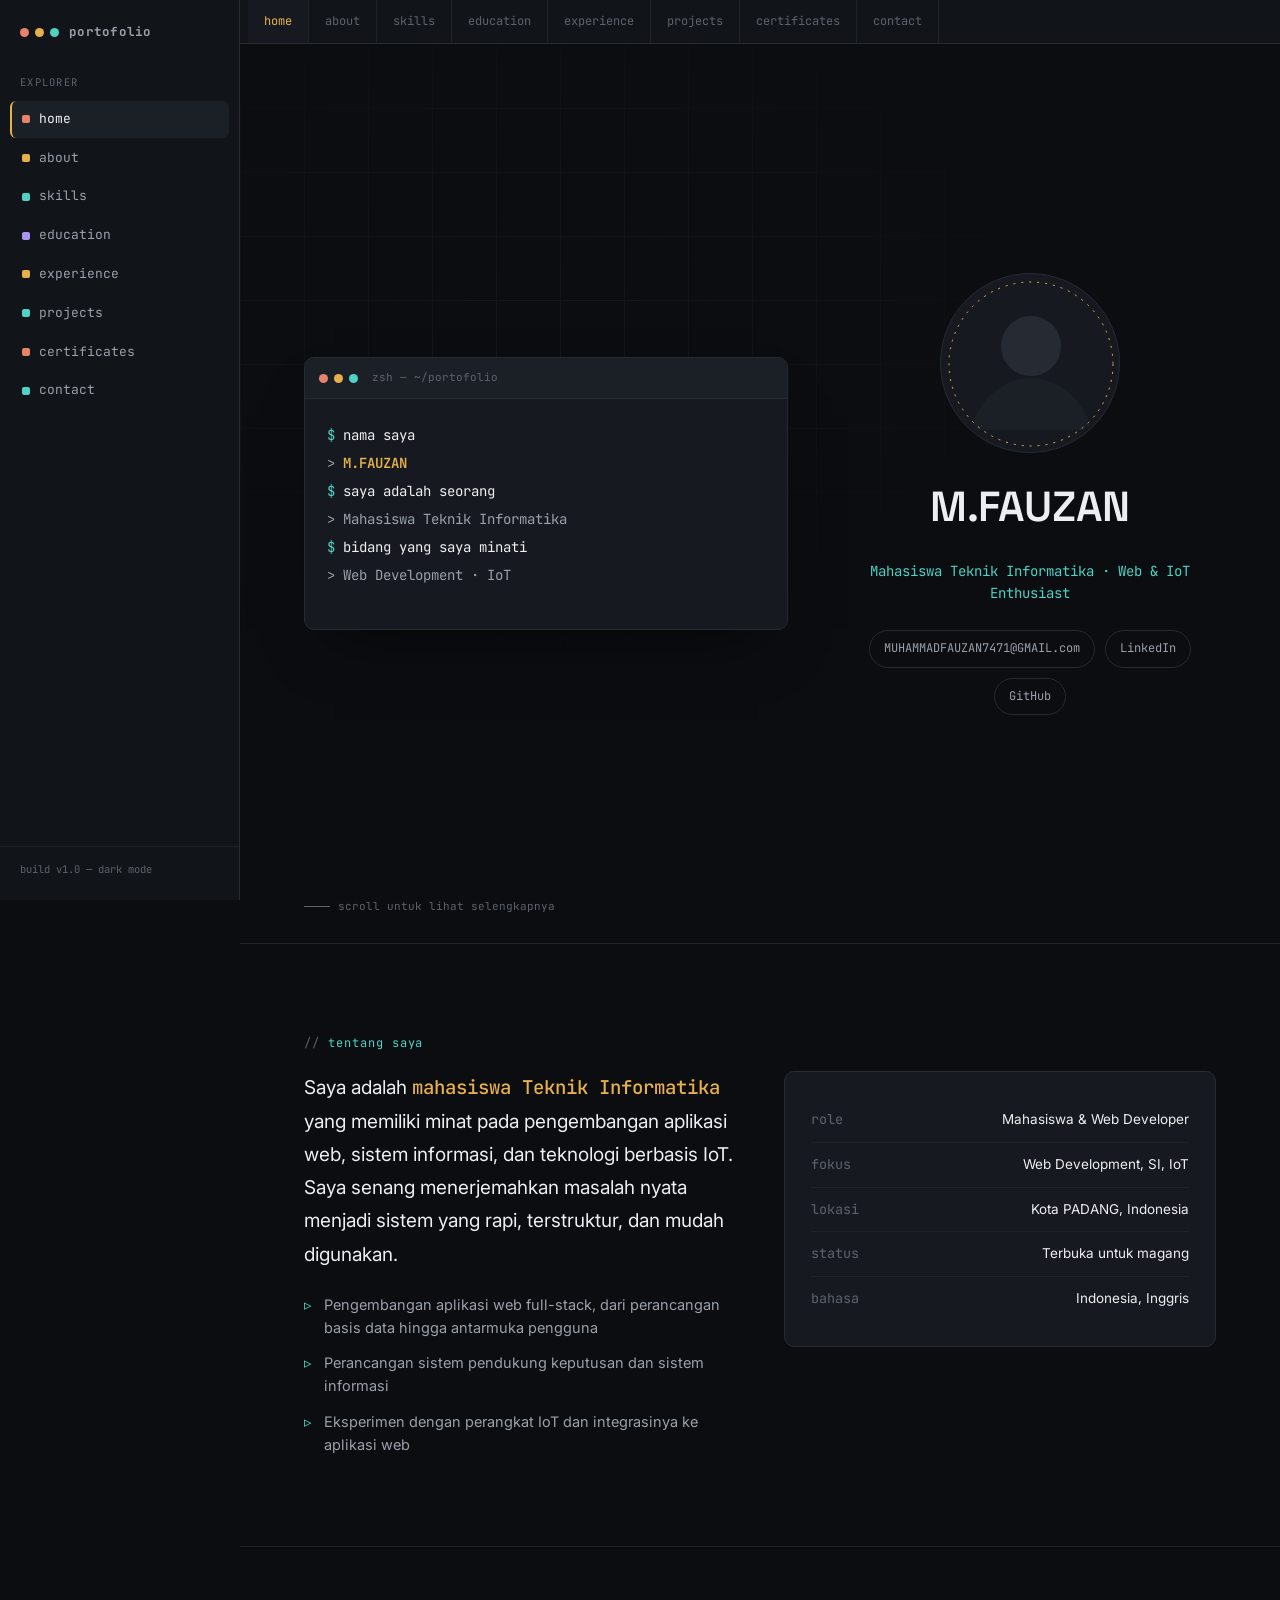
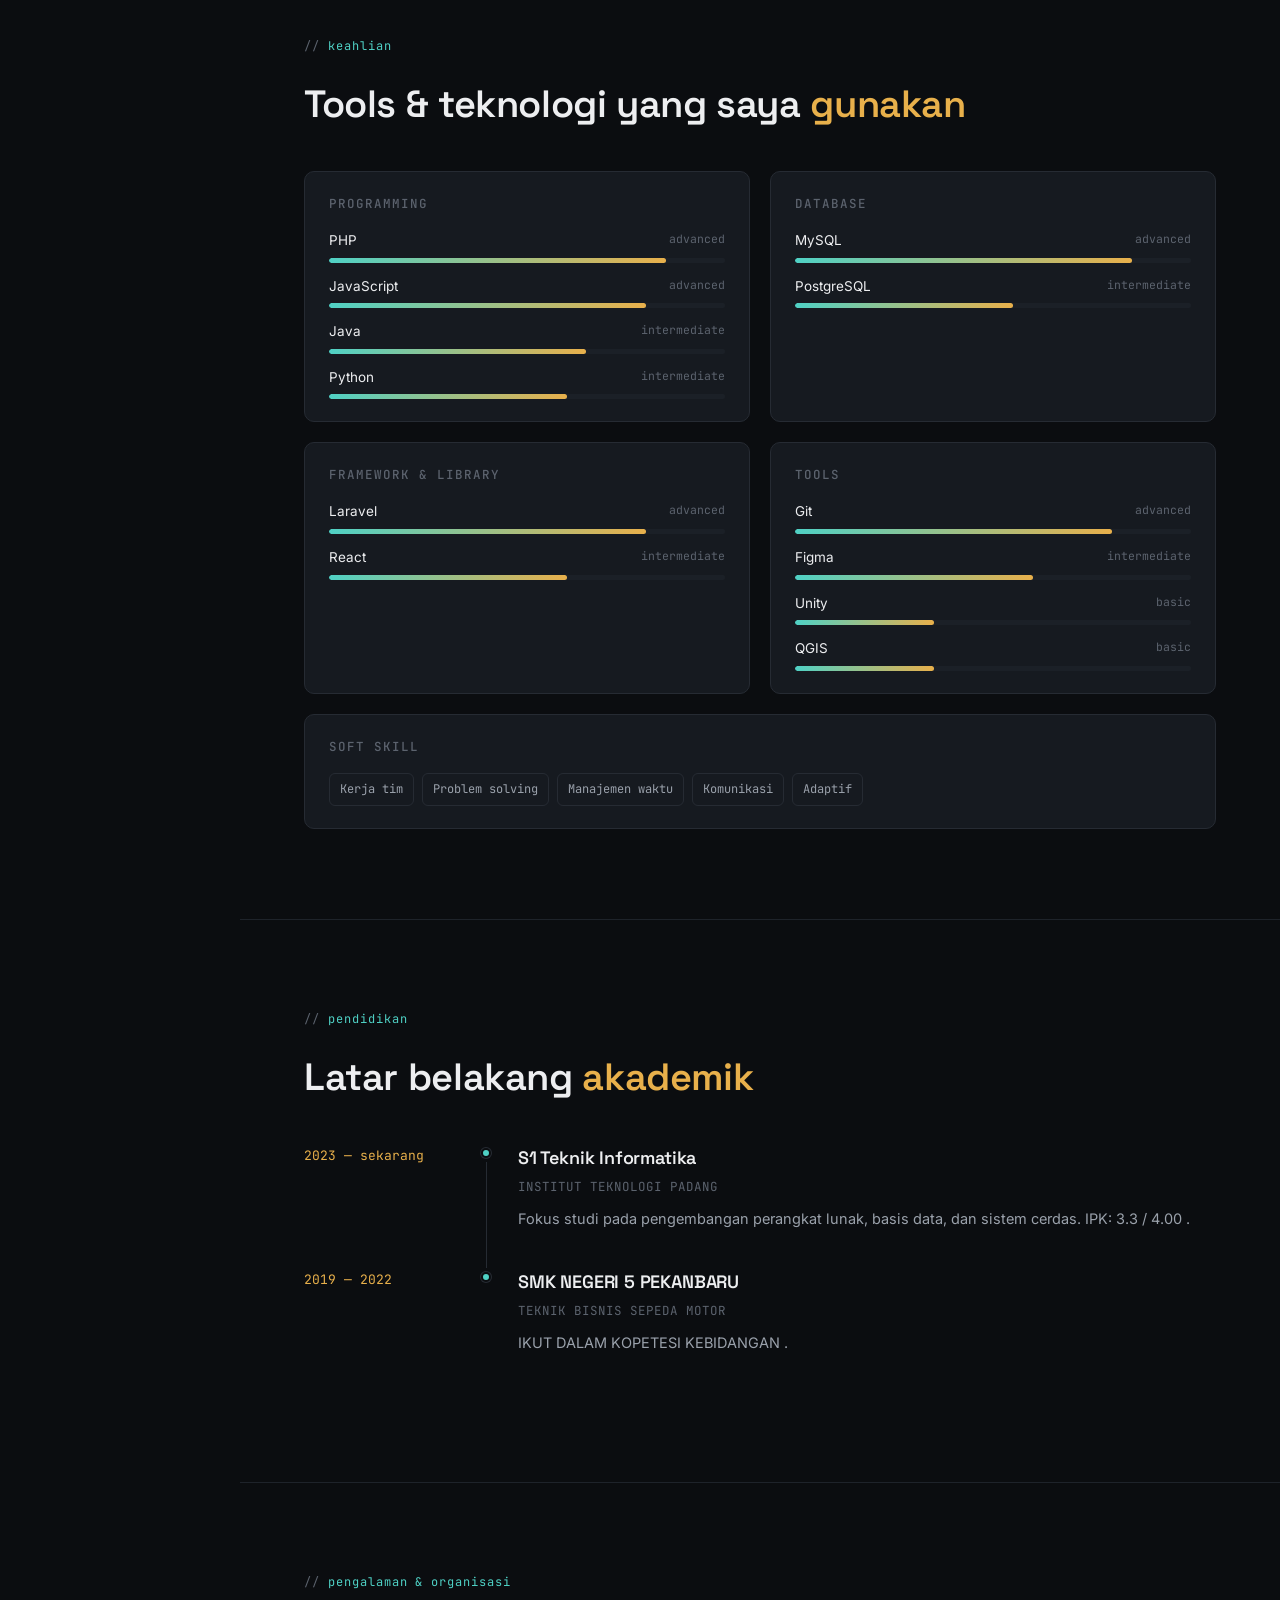
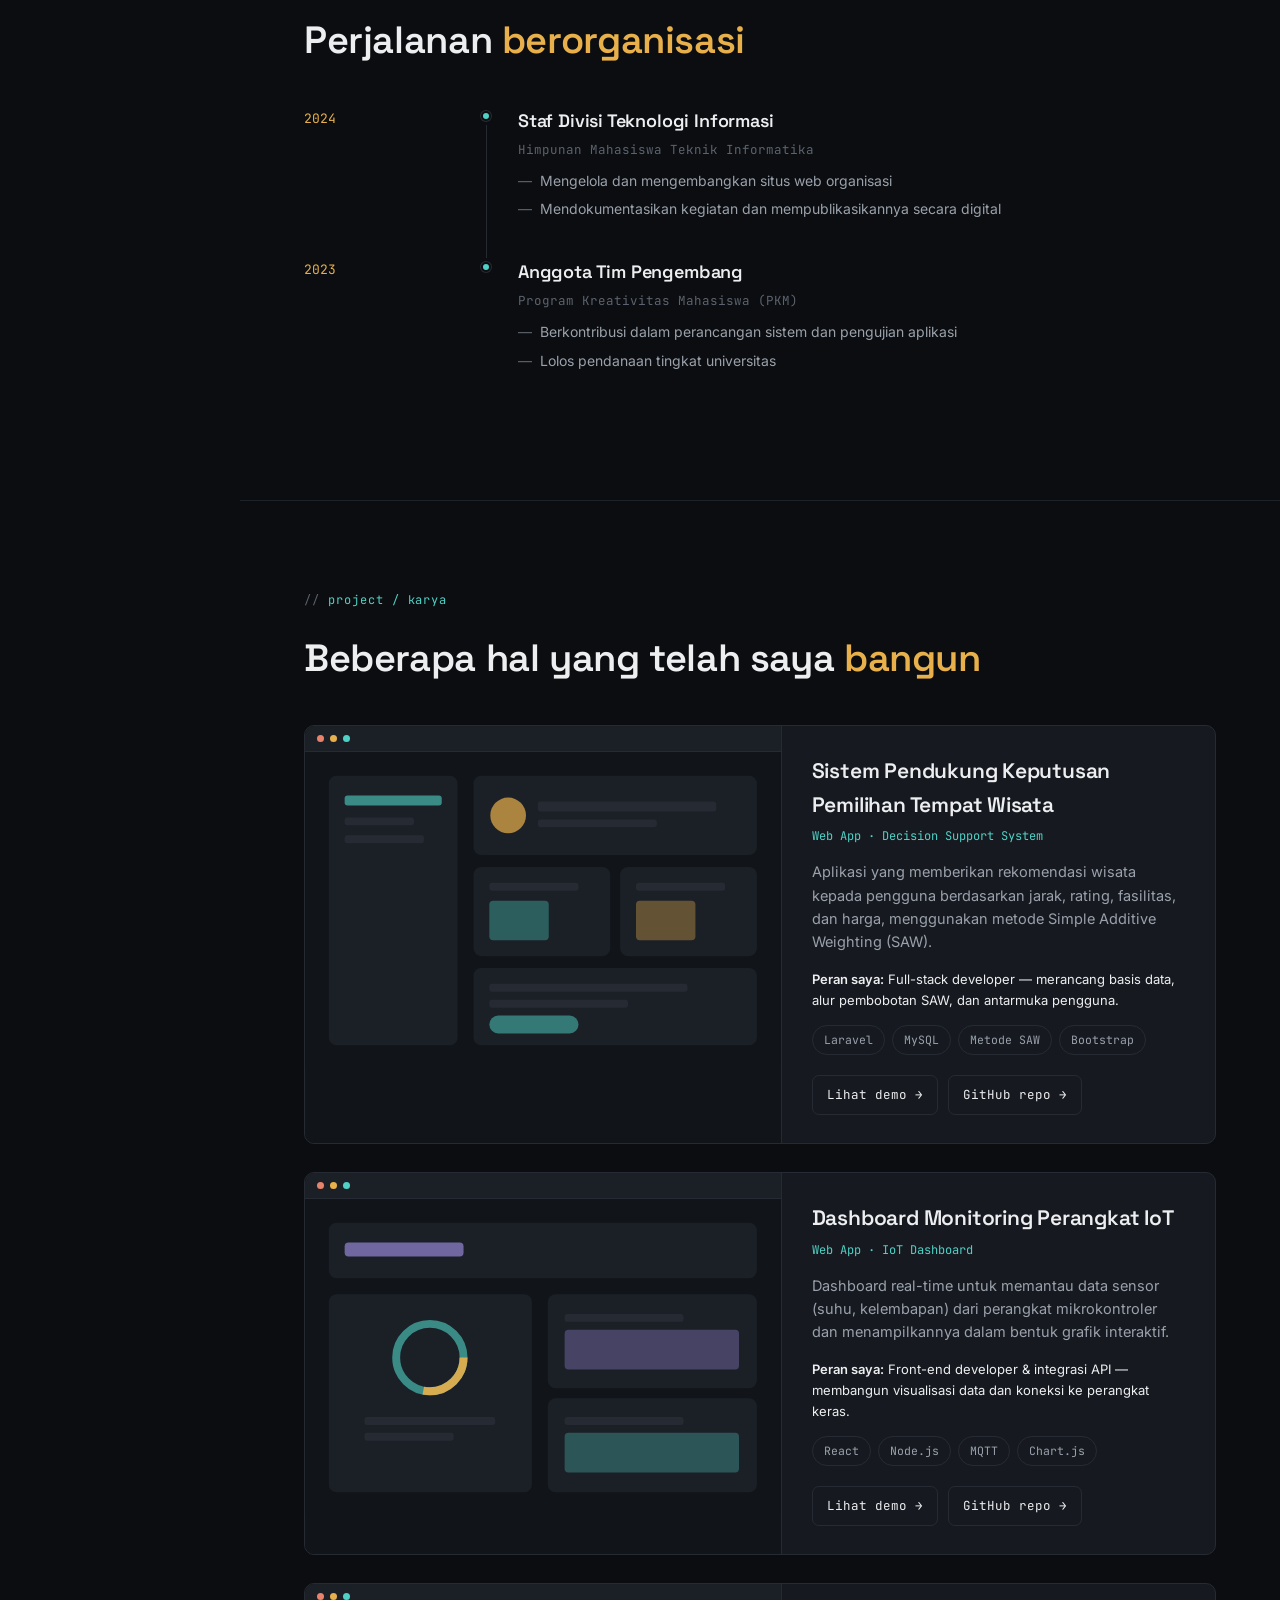
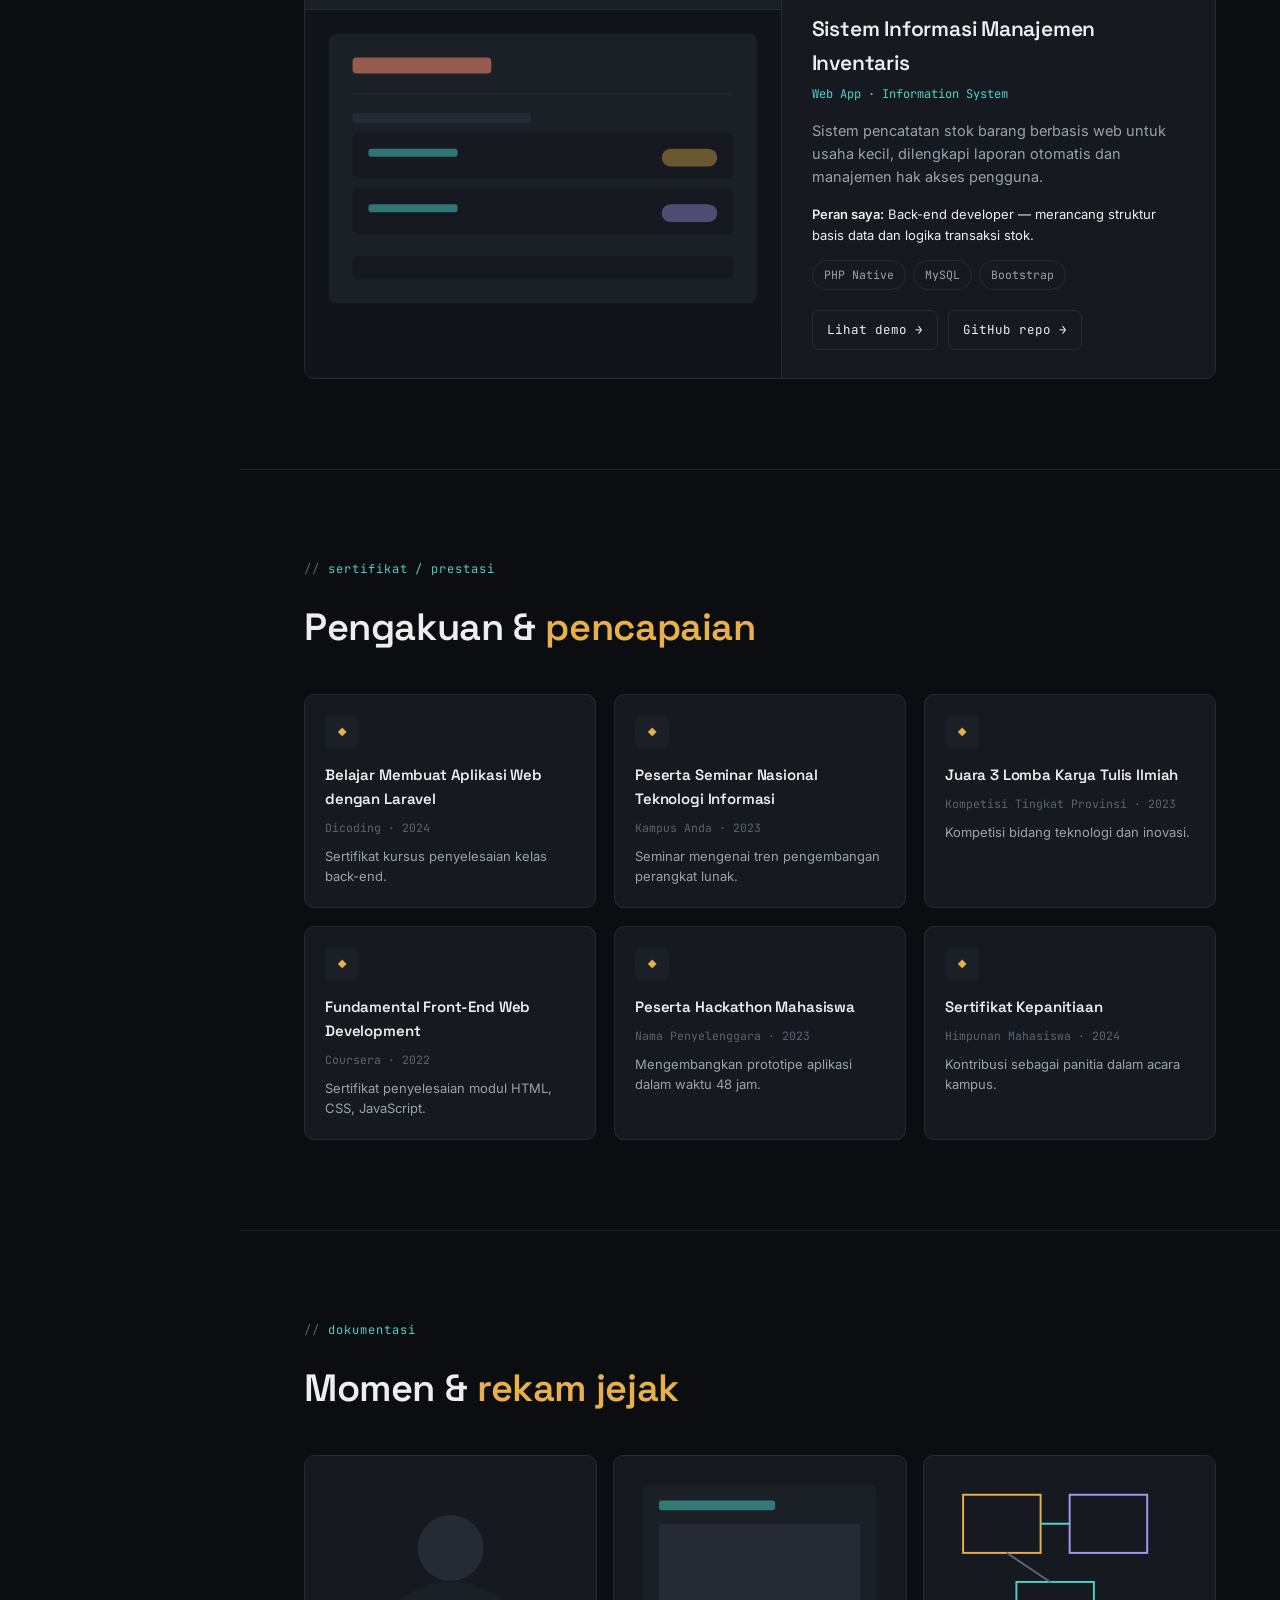
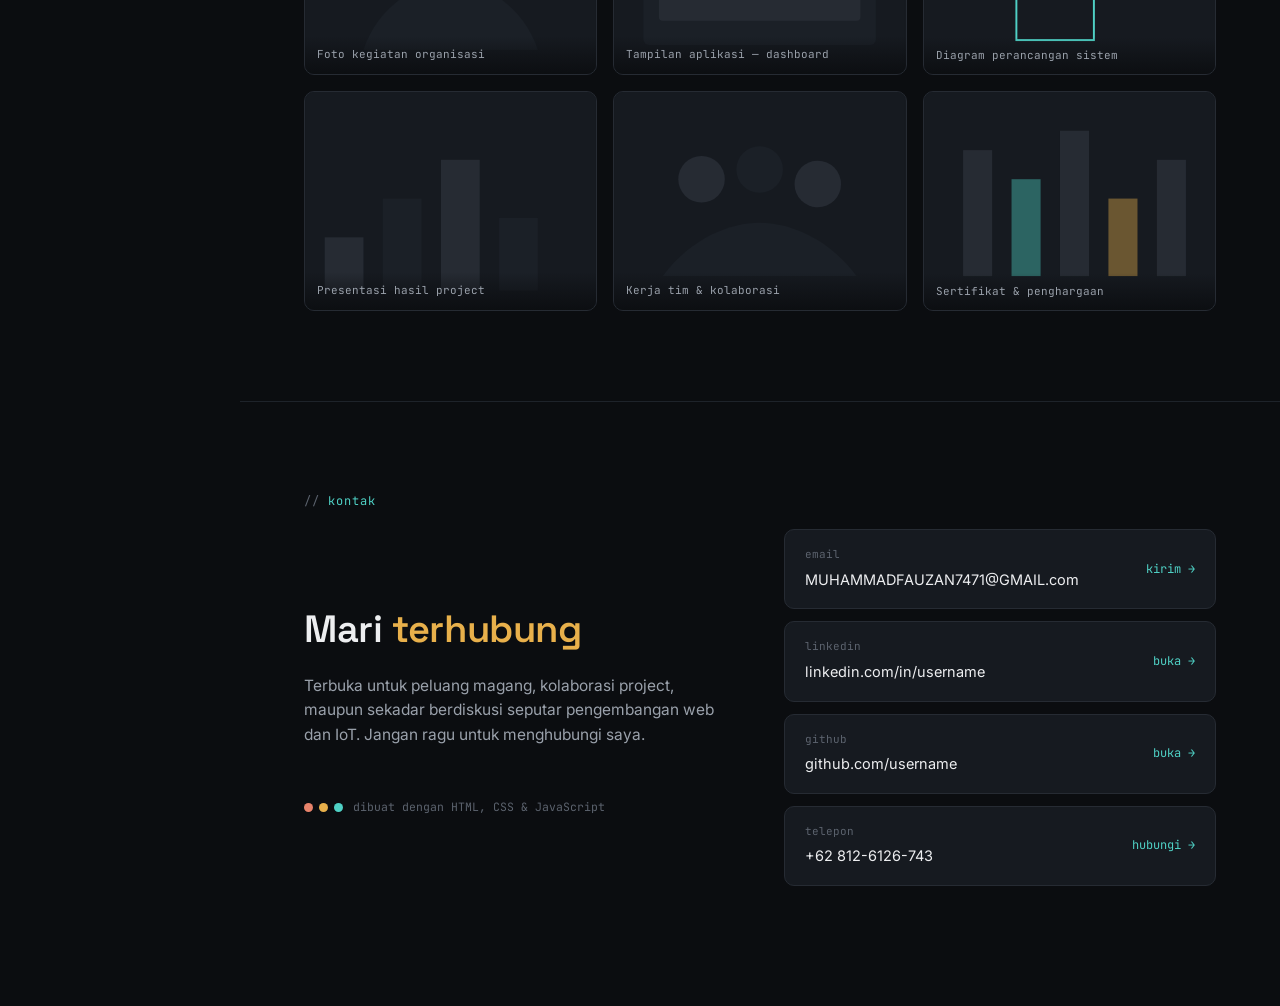
==== index.html @ 3129b37c "Add files via upload" ====
<!DOCTYPE html>
<html lang="id">
<head>
<meta charset="UTF-8">
<meta name="viewport" content="width=device-width, initial-scale=1.0">
<title>M.FAUZAN — Portofolio</title>
<meta name="description" content="Portofolio mahasiswa Teknik Informatika — proyek, keahlian, dan pengalaman.">
<link rel="preconnect" href="https://fonts.googleapis.com">
<link rel="preconnect" href="https://fonts.gstatic.com" crossorigin>
<link href="https://fonts.googleapis.com/css2?family=Space+Grotesk:wght@400;500;600;700&family=Inter:wght@400;500;600;700&family=JetBrains+Mono:wght@400;500;600;700&display=swap" rel="stylesheet">
<link rel="stylesheet" href="style.css">
</head>
<body>

<button class="mobile-toggle" id="mobileToggle" aria-label="Buka menu"><span></span><span></span><span></span></button>

<div class="ide">
  <!-- Sidebar file tree -->
  <aside class="sidebar" id="sidebar">
    <div class="sidebar-brand">
      <div class="dot-cluster"><span></span><span></span><span></span></div>
      <strong>portofolio</strong>
    </div>
    <nav class="file-tree">
      <div class="file-tree-label">explorer</div>
      <a href="#home" class="file-item" data-section="home"><span class="file-icon icon-home"></span>home</a>
      <a href="#about" class="file-item" data-section="about"><span class="file-icon icon-about"></span>about</a>
      <a href="#skills" class="file-item" data-section="skills"><span class="file-icon icon-skills"></span>skills</a>
      <a href="#education" class="file-item" data-section="education"><span class="file-icon icon-edu"></span>education</a>
      <a href="#experience" class="file-item" data-section="experience"><span class="file-icon icon-exp"></span>experience</a>
      <a href="#projects" class="file-item" data-section="projects"><span class="file-icon icon-proj"></span>projects</a>
      <a href="#certificates" class="file-item" data-section="certificates"><span class="file-icon icon-cert"></span>certificates</a>
      <a href="#contact" class="file-item" data-section="contact"><span class="file-icon icon-contact"></span>contact</a>
    </nav>
    <div class="sidebar-footer">build v1.0 — dark mode</div>
  </aside>

  <div class="editor">
    <!-- Tab bar mirrors sidebar for quick nav -->
    <div class="tabbar" id="tabbar">
      <a href="#home" class="tab active" data-section="home">home</a>
      <a href="#about" class="tab" data-section="about">about</a>
      <a href="#skills" class="tab" data-section="skills">skills</a>
      <a href="#education" class="tab" data-section="education">education</a>
      <a href="#experience" class="tab" data-section="experience">experience</a>
      <a href="#projects" class="tab" data-section="projects">projects</a>
      <a href="#certificates" class="tab" data-section="certificates">certificates</a>
      <a href="#contact" class="tab" data-section="contact">contact</a>
    </div>

    <main>
      <!-- 1. COVER -->
      <section id="home">
        <div class="hero-grid">
          <div class="terminal">
            <div class="terminal-head">
              <div class="dot-cluster"><span></span><span></span><span></span></div>
              <span class="terminal-title">zsh — ~/portofolio</span>
            </div>
            <div class="terminal-body" id="typedTerminal"></div>
          </div>
          <div class="hero-side">
            <div class="avatar-frame">
              <!-- OPSIONAL: ganti <svg> ini dengan <img src="foto-anda.jpg" alt="Nama Anda"> -->
              <svg width="168" height="168" viewBox="0 0 168 168" <img src="M.FAUZAN.jpeg">
                <rect width="168" height="168" fill="#161a20"/>
                <circle cx="84" cy="66" r="30" fill="#262b33"/>
                <path d="M24 150c8-34 36-52 60-52s52 18 60 52" fill="#1b2027"/>
                <circle cx="84" cy="84" r="82" fill="none" stroke="#e8b04b" stroke-width="1" stroke-dasharray="2 6"/>
              </svg>
            </div>
            <h1 class="hero-name">M.FAUZAN</h1>
            <div class="hero-role">Mahasiswa Teknik Informatika · Web &amp; IoT Enthusiast</div>
            <div class="hero-contacts">
              <a class="pill-link" href="mailto:nama@email.com">MUHAMMADFAUZAN7471@GMAIL.com</a>
              <a class="pill-link" href="https://linkedin.com/in/username" target="_blank" rel="noopener">LinkedIn</a>
              <a class="pill-link" href="https://github.com/username" target="_blank" rel="noopener">GitHub</a>
            </div>
          </div>
        </div>
        <div class="scroll-hint"><span class="line"></span> scroll untuk lihat selengkapnya</div>
      </section>

      <!-- 2. ABOUT -->
      <section id="about">
        <div class="eyebrow">tentang saya</div>
        <div class="about-grid">
          <div>
            <p class="about-lead">
              Saya adalah <span class="hl">mahasiswa Teknik Informatika</span> yang memiliki minat pada pengembangan aplikasi web, sistem informasi, dan teknologi berbasis IoT. Saya senang menerjemahkan masalah nyata menjadi sistem yang rapi, terstruktur, dan mudah digunakan.
            </p>
            <ul class="interest-list">
              <li>Pengembangan aplikasi web full-stack, dari perancangan basis data hingga antarmuka pengguna</li>
              <li>Perancangan sistem pendukung keputusan dan sistem informasi</li>
              <li>Eksperimen dengan perangkat IoT dan integrasinya ke aplikasi web</li>
            </ul>
          </div>
          <div class="about-card">
            <div class="kv"><span>role</span><span>Mahasiswa &amp; Web Developer</span></div>
            <div class="kv"><span>fokus</span><span>Web Development, SI, IoT</span></div>
            <div class="kv"><span>lokasi</span><span>Kota PADANG, Indonesia</span></div>
            <div class="kv"><span>status</span><span>Terbuka untuk magang</span></div>
            <div class="kv"><span>bahasa</span><span>Indonesia, Inggris</span></div>
          </div>
        </div>
      </section>

      <!-- 3. SKILLS -->
      <section id="skills">
        <div class="eyebrow">keahlian</div>
        <h2>Tools &amp; teknologi yang saya <span class="accent">gunakan</span></h2>
        <div class="skills-grid">
          <div class="skill-card">
            <h3>Programming</h3>
            <div class="skill-row"><div class="skill-row-top"><span>PHP</span><span>advanced</span></div><div class="bar-track"><div class="bar-fill" data-width="85"></div></div></div>
            <div class="skill-row"><div class="skill-row-top"><span>JavaScript</span><span>advanced</span></div><div class="bar-track"><div class="bar-fill" data-width="80"></div></div></div>
            <div class="skill-row"><div class="skill-row-top"><span>Java</span><span>intermediate</span></div><div class="bar-track"><div class="bar-fill" data-width="65"></div></div></div>
            <div class="skill-row"><div class="skill-row-top"><span>Python</span><span>intermediate</span></div><div class="bar-track"><div class="bar-fill" data-width="60"></div></div></div>
          </div>
          <div class="skill-card">
            <h3>Database</h3>
            <div class="skill-row"><div class="skill-row-top"><span>MySQL</span><span>advanced</span></div><div class="bar-track"><div class="bar-fill" data-width="85"></div></div></div>
            <div class="skill-row"><div class="skill-row-top"><span>PostgreSQL</span><span>intermediate</span></div><div class="bar-track"><div class="bar-fill" data-width="55"></div></div></div>
          </div>
          <div class="skill-card">
            <h3>Framework &amp; Library</h3>
            <div class="skill-row"><div class="skill-row-top"><span>Laravel</span><span>advanced</span></div><div class="bar-track"><div class="bar-fill" data-width="80"></div></div></div>
            <div class="skill-row"><div class="skill-row-top"><span>React</span><span>intermediate</span></div><div class="bar-track"><div class="bar-fill" data-width="60"></div></div></div>
          </div>
          <div class="skill-card">
            <h3>Tools</h3>
            <div class="skill-row"><div class="skill-row-top"><span>Git</span><span>advanced</span></div><div class="bar-track"><div class="bar-fill" data-width="80"></div></div></div>
            <div class="skill-row"><div class="skill-row-top"><span>Figma</span><span>intermediate</span></div><div class="bar-track"><div class="bar-fill" data-width="60"></div></div></div>
            <div class="skill-row"><div class="skill-row-top"><span>Unity</span><span>basic</span></div><div class="bar-track"><div class="bar-fill" data-width="35"></div></div></div>
            <div class="skill-row"><div class="skill-row-top"><span>QGIS</span><span>basic</span></div><div class="bar-track"><div class="bar-fill" data-width="35"></div></div></div>
          </div>
          <div class="skill-card" style="grid-column:1 / -1;">
            <h3>Soft skill</h3>
            <div class="softskill-tags">
              <span>Kerja tim</span><span>Problem solving</span><span>Manajemen waktu</span><span>Komunikasi</span><span>Adaptif</span>
            </div>
          </div>
        </div>
      </section>

      <!-- 4. EDUCATION -->
      <section id="education">
        <div class="eyebrow">pendidikan</div>
        <h2>Latar belakang <span class="accent">akademik</span></h2>
        <div class="timeline">
          <div class="tl-item">
            <div class="tl-year">2023 — sekarang</div>
            <div class="tl-track"><div class="tl-node"></div><div class="tl-line"></div></div>
            <div class="tl-content">
              <h3>S1 Teknik Informatika</h3>
              <span class="tl-org">INSTITUT TEKNOLOGI PADANG</span>
              <p>Fokus studi pada pengembangan perangkat lunak, basis data, dan sistem cerdas. IPK: 3.3 / 4.00 .</p>
            </div>
          </div>
          <div class="tl-item">
            <div class="tl-year">2019 — 2022</div>
            <div class="tl-track"><div class="tl-node"></div><div class="tl-line"></div></div>
            <div class="tl-content">
              <h3>SMK NEGERI 5 PEKANBARU</h3>
              <span class="tl-org">TEKNIK BISNIS SEPEDA MOTOR</span>
              <p>IKUT DALAM KOPETESI KEBIDANGAN .</p>
            </div>
          </div>
        </div>
      </section>

      <!-- 5. EXPERIENCE / ORGANIZATION -->
      <section id="experience">
        <div class="eyebrow">pengalaman &amp; organisasi</div>
        <h2>Perjalanan <span class="accent">berorganisasi</span></h2>
        <div class="timeline">
          <div class="tl-item">
            <div class="tl-year">2024</div>
            <div class="tl-track"><div class="tl-node"></div><div class="tl-line"></div></div>
            <div class="tl-content">
              <h3>Staf Divisi Teknologi Informasi</h3>
              <span class="tl-org">Himpunan Mahasiswa Teknik Informatika</span>
              <ul>
                <li>Mengelola dan mengembangkan situs web organisasi</li>
                <li>Mendokumentasikan kegiatan dan mempublikasikannya secara digital</li>
              </ul>
            </div>
          </div>
          <div class="tl-item">
            <div class="tl-year">2023</div>
            <div class="tl-track"><div class="tl-node"></div><div class="tl-line"></div></div>
            <div class="tl-content">
              <h3>Anggota Tim Pengembang</h3>
              <span class="tl-org">Program Kreativitas Mahasiswa (PKM)</span>
              <ul>
                <li>Berkontribusi dalam perancangan sistem dan pengujian aplikasi</li>
                <li>Lolos pendanaan tingkat universitas</li>
              </ul>
            </div>
          </div>
        </div>
      </section>

      <!-- 6. PROJECTS -->
      <section id="projects">
        <div class="eyebrow">project / karya</div>
        <h2>Beberapa hal yang telah saya <span class="accent">bangun</span></h2>

        <div class="project-card">
          <div class="project-shot">
            <div class="browser-chrome"><span class="dot"></span><span class="dot"></span><span class="dot"></span></div>
            <svg viewBox="0 0 480 320" xmlns="http://www.w3.org/2000/svg">
              <rect width="480" height="320" fill="#111419"/>
              <rect x="24" y="24" width="130" height="272" rx="8" fill="#1b2027"/>
              <rect x="40" y="44" width="98" height="10" rx="3" fill="#4fd1c5" opacity="0.6"/>
              <rect x="40" y="66" width="70" height="8" rx="3" fill="#262b33"/>
              <rect x="40" y="84" width="80" height="8" rx="3" fill="#262b33"/>
              <rect x="170" y="24" width="286" height="80" rx="8" fill="#1b2027"/>
              <circle cx="205" cy="64" r="18" fill="#e8b04b" opacity="0.7"/>
              <rect x="235" y="50" width="180" height="10" rx="3" fill="#262b33"/>
              <rect x="235" y="68" width="120" height="8" rx="3" fill="#262b33"/>
              <rect x="170" y="116" width="138" height="90" rx="8" fill="#1b2027"/>
              <rect x="318" y="116" width="138" height="90" rx="8" fill="#1b2027"/>
              <rect x="186" y="132" width="90" height="8" rx="3" fill="#262b33"/>
              <rect x="186" y="150" width="60" height="40" rx="4" fill="#4fd1c5" opacity="0.35"/>
              <rect x="334" y="132" width="90" height="8" rx="3" fill="#262b33"/>
              <rect x="334" y="150" width="60" height="40" rx="4" fill="#e8b04b" opacity="0.35"/>
              <rect x="170" y="218" width="286" height="78" rx="8" fill="#1b2027"/>
              <rect x="186" y="234" width="200" height="8" rx="3" fill="#262b33"/>
              <rect x="186" y="250" width="140" height="8" rx="3" fill="#262b33"/>
              <rect x="186" y="266" width="90" height="18" rx="9" fill="#4fd1c5" opacity="0.5"/>
            </svg>
          </div>
          <div class="project-body">
            <h3>Sistem Pendukung Keputusan Pemilihan Tempat Wisata</h3>
            <div class="project-tagline">Web App · Decision Support System</div>
            <p>Aplikasi yang memberikan rekomendasi wisata kepada pengguna berdasarkan jarak, rating, fasilitas, dan harga, menggunakan metode Simple Additive Weighting (SAW).</p>
            <div class="project-meta"><strong>Peran saya:</strong> Full-stack developer — merancang basis data, alur pembobotan SAW, dan antarmuka pengguna.</div>
            <div class="tech-tags"><span>Laravel</span><span>MySQL</span><span>Metode SAW</span><span>Bootstrap</span></div>
            <div class="project-links">
              <a href="#" target="_blank" rel="noopener">Lihat demo →</a>
              <a href="#" target="_blank" rel="noopener">GitHub repo →</a>
            </div>
          </div>
        </div>

        <div class="project-card">
          <div class="project-shot">
            <div class="browser-chrome"><span class="dot"></span><span class="dot"></span><span class="dot"></span></div>
            <svg viewBox="0 0 480 320" xmlns="http://www.w3.org/2000/svg">
              <rect width="480" height="320" fill="#111419"/>
              <rect x="24" y="24" width="432" height="56" rx="8" fill="#1b2027"/>
              <rect x="40" y="44" width="120" height="14" rx="4" fill="#a996f0" opacity="0.6"/>
              <rect x="24" y="96" width="205" height="200" rx="8" fill="#1b2027"/>
              <rect x="245" y="96" width="211" height="95" rx="8" fill="#1b2027"/>
              <rect x="245" y="201" width="211" height="95" rx="8" fill="#1b2027"/>
              <circle cx="126" cy="160" r="34" fill="none" stroke="#4fd1c5" stroke-width="8" opacity="0.6"/>
              <circle cx="126" cy="160" r="34" fill="none" stroke="#e8b04b" stroke-width="8" stroke-dasharray="60 160" opacity="0.9"/>
              <rect x="60" y="220" width="132" height="8" rx="3" fill="#262b33"/>
              <rect x="60" y="236" width="90" height="8" rx="3" fill="#262b33"/>
              <rect x="262" y="116" width="120" height="8" rx="3" fill="#262b33"/>
              <rect x="262" y="132" width="176" height="40" rx="4" fill="#a996f0" opacity="0.3"/>
              <rect x="262" y="220" width="120" height="8" rx="3" fill="#262b33"/>
              <rect x="262" y="236" width="176" height="40" rx="4" fill="#4fd1c5" opacity="0.3"/>
            </svg>
          </div>
          <div class="project-body">
            <h3>Dashboard Monitoring Perangkat IoT</h3>
            <div class="project-tagline">Web App · IoT Dashboard</div>
            <p>Dashboard real-time untuk memantau data sensor (suhu, kelembapan) dari perangkat mikrokontroler dan menampilkannya dalam bentuk grafik interaktif.</p>
            <div class="project-meta"><strong>Peran saya:</strong> Front-end developer &amp; integrasi API — membangun visualisasi data dan koneksi ke perangkat keras.</div>
            <div class="tech-tags"><span>React</span><span>Node.js</span><span>MQTT</span><span>Chart.js</span></div>
            <div class="project-links">
              <a href="#" target="_blank" rel="noopener">Lihat demo →</a>
              <a href="#" target="_blank" rel="noopener">GitHub repo →</a>
            </div>
          </div>
        </div>

        <div class="project-card">
          <div class="project-shot">
            <div class="browser-chrome"><span class="dot"></span><span class="dot"></span><span class="dot"></span></div>
            <svg viewBox="0 0 480 320" xmlns="http://www.w3.org/2000/svg">
              <rect width="480" height="320" fill="#111419"/>
              <rect x="24" y="24" width="432" height="272" rx="8" fill="#1b2027"/>
              <rect x="48" y="48" width="140" height="16" rx="4" fill="#e8836b" opacity="0.6"/>
              <rect x="48" y="84" width="384" height="1" fill="#262b33"/>
              <rect x="48" y="104" width="180" height="10" rx="3" fill="#262b33"/>
              <rect x="48" y="124" width="384" height="46" rx="6" fill="#161a20"/>
              <rect x="48" y="180" width="384" height="46" rx="6" fill="#161a20"/>
              <rect x="64" y="140" width="90" height="8" rx="3" fill="#4fd1c5" opacity="0.5"/>
              <rect x="360" y="140" width="56" height="18" rx="9" fill="#e8b04b" opacity="0.4"/>
              <rect x="64" y="196" width="90" height="8" rx="3" fill="#4fd1c5" opacity="0.5"/>
              <rect x="360" y="196" width="56" height="18" rx="9" fill="#a996f0" opacity="0.4"/>
              <rect x="48" y="248" width="384" height="24" rx="6" fill="#161a20"/>
            </svg>
          </div>
          <div class="project-body">
            <h3>Sistem Informasi Manajemen Inventaris</h3>
            <div class="project-tagline">Web App · Information System</div>
            <p>Sistem pencatatan stok barang berbasis web untuk usaha kecil, dilengkapi laporan otomatis dan manajemen hak akses pengguna.</p>
            <div class="project-meta"><strong>Peran saya:</strong> Back-end developer — merancang struktur basis data dan logika transaksi stok.</div>
            <div class="tech-tags"><span>PHP Native</span><span>MySQL</span><span>Bootstrap</span></div>
            <div class="project-links">
              <a href="#" target="_blank" rel="noopener">Lihat demo →</a>
              <a href="#" target="_blank" rel="noopener">GitHub repo →</a>
            </div>
          </div>
        </div>
      </section>

      <!-- 7. CERTIFICATES -->
      <section id="certificates">
        <div class="eyebrow">sertifikat / prestasi</div>
        <h2>Pengakuan &amp; <span class="accent">pencapaian</span></h2>
        <div class="cert-grid">
          <div class="cert-card">
            <div class="cert-icon">◆</div>
            <h3>Belajar Membuat Aplikasi Web dengan Laravel</h3>
            <span>Dicoding · 2024</span>
            <p>Sertifikat kursus penyelesaian kelas back-end.</p>
          </div>
          <div class="cert-card">
            <div class="cert-icon">◆</div>
            <h3>Peserta Seminar Nasional Teknologi Informasi</h3>
            <span>Kampus Anda · 2023</span>
            <p>Seminar mengenai tren pengembangan perangkat lunak.</p>
          </div>
          <div class="cert-card">
            <div class="cert-icon">◆</div>
            <h3>Juara 3 Lomba Karya Tulis Ilmiah</h3>
            <span>Kompetisi Tingkat Provinsi · 2023</span>
            <p>Kompetisi bidang teknologi dan inovasi.</p>
          </div>
          <div class="cert-card">
            <div class="cert-icon">◆</div>
            <h3>Fundamental Front-End Web Development</h3>
            <span>Coursera · 2022</span>
            <p>Sertifikat penyelesaian modul HTML, CSS, JavaScript.</p>
          </div>
          <div class="cert-card">
            <div class="cert-icon">◆</div>
            <h3>Peserta Hackathon Mahasiswa</h3>
            <span>Nama Penyelenggara · 2023</span>
            <p>Mengembangkan prototipe aplikasi dalam waktu 48 jam.</p>
          </div>
          <div class="cert-card">
            <div class="cert-icon">◆</div>
            <h3>Sertifikat Kepanitiaan</h3>
            <span>Himpunan Mahasiswa · 2024</span>
            <p>Kontribusi sebagai panitia dalam acara kampus.</p>
          </div>
        </div>
      </section>

      <!-- 8. DOCUMENTATION -->
      <section id="gallery">
        <div class="eyebrow">dokumentasi</div>
        <h2>Momen &amp; <span class="accent">rekam jejak</span></h2>
        <div class="gallery-grid">
          <div class="gallery-item">
            <svg viewBox="0 0 300 225" xmlns="http://www.w3.org/2000/svg"><rect width="300" height="225" fill="#161a20"/><circle cx="150" cy="95" r="34" fill="#262b33"/><path d="M60 200c15-45 55-70 90-70s75 25 90 70" fill="#1b2027"/></svg>
            <div class="gallery-cap">Foto kegiatan organisasi</div>
          </div>
          <div class="gallery-item">
            <svg viewBox="0 0 300 225" xmlns="http://www.w3.org/2000/svg"><rect width="300" height="225" fill="#161a20"/><rect x="30" y="30" width="240" height="165" rx="6" fill="#1b2027"/><rect x="46" y="46" width="120" height="10" rx="3" fill="#4fd1c5" opacity="0.5"/><rect x="46" y="70" width="208" height="100" rx="4" fill="#262b33"/></svg>
            <div class="gallery-cap">Tampilan aplikasi — dashboard</div>
          </div>
          <div class="gallery-item">
            <svg viewBox="0 0 300 225" xmlns="http://www.w3.org/2000/svg"><rect width="300" height="225" fill="#161a20"/><rect x="40" y="40" width="80" height="60" fill="none" stroke="#e8b04b" stroke-width="2"/><rect x="150" y="40" width="80" height="60" fill="none" stroke="#a996f0" stroke-width="2"/><line x1="120" y1="70" x2="150" y2="70" stroke="#4fd1c5" stroke-width="2"/><rect x="95" y="130" width="80" height="60" fill="none" stroke="#4fd1c5" stroke-width="2"/><line x1="85" y1="100" x2="130" y2="130" stroke="#5c636e" stroke-width="2"/></svg>
            <div class="gallery-cap">Diagram perancangan sistem</div>
          </div>
          <div class="gallery-item">
            <svg viewBox="0 0 300 225" xmlns="http://www.w3.org/2000/svg"><rect width="300" height="225" fill="#161a20"/><rect x="20" y="150" width="40" height="55" fill="#262b33"/><rect x="80" y="110" width="40" height="95" fill="#1b2027"/><rect x="140" y="70" width="40" height="135" fill="#262b33"/><rect x="200" y="130" width="40" height="75" fill="#1b2027"/></svg>
            <div class="gallery-cap">Presentasi hasil project</div>
          </div>
          <div class="gallery-item">
            <svg viewBox="0 0 300 225" xmlns="http://www.w3.org/2000/svg"><rect width="300" height="225" fill="#161a20"/><circle cx="90" cy="90" r="24" fill="#262b33"/><circle cx="150" cy="80" r="24" fill="#1b2027"/><circle cx="210" cy="95" r="24" fill="#262b33"/><path d="M50 190c30-40 70-55 100-55s70 15 100 55" fill="#1b2027"/></svg>
            <div class="gallery-cap">Kerja tim &amp; kolaborasi</div>
          </div>
          <div class="gallery-item">
            <svg viewBox="0 0 300 225" xmlns="http://www.w3.org/2000/svg"><rect width="300" height="225" fill="#161a20"/><rect x="30" y="150" width="20" height="0" fill="none"/><rect x="40" y="60" width="30" height="130" fill="#262b33"/><rect x="90" y="90" width="30" height="100" fill="#4fd1c5" opacity="0.4"/><rect x="140" y="40" width="30" height="150" fill="#262b33"/><rect x="190" y="110" width="30" height="80" fill="#e8b04b" opacity="0.4"/><rect x="240" y="70" width="30" height="120" fill="#262b33"/></svg>
            <div class="gallery-cap">Sertifikat &amp; penghargaan</div>
          </div>
        </div>
      </section>

      <!-- 9. CONTACT -->
      <section id="contact">
        <div class="eyebrow">kontak</div>
        <div class="contact-wrap">
          <div class="contact-cta">
            <h2>Mari <span class="accent">terhubung</span></h2>
            <p>Terbuka untuk peluang magang, kolaborasi project, maupun sekadar berdiskusi seputar pengembangan web dan IoT. Jangan ragu untuk menghubungi saya.</p>
            <div class="footer-note"><span class="dot-cluster"><span></span><span></span><span></span></span> dibuat dengan HTML, CSS &amp; JavaScript</div>
          </div>
          <div class="contact-list">
            <a class="contact-row" href="mailto:email@anda.com">
              <div><span class="label">email</span><span class="value">MUHAMMADFAUZAN7471@GMAIL.com</span></div>
              <span class="go">kirim →</span>
            </a>
            <a class="contact-row" href="https://linkedin.com/in/username" target="_blank" rel="noopener">
              <div><span class="label">linkedin</span><span class="value">linkedin.com/in/username</span></div>
              <span class="go">buka →</span>
            </a>
            <a class="contact-row" href="https://github.com/username" target="_blank" rel="noopener">
              <div><span class="label">github</span><span class="value">github.com/username</span></div>
              <span class="go">buka →</span>
            </a>
            <a class="contact-row" href="tel:+628126126743">
              <div><span class="label">telepon </span><span class="value">+62 812-6126-743</span></div>
              <span class="go">hubungi →</span>
            </a>
          </div>
        </div>
      </section>
    </main>
  </div>
</div>

<script src="script.js"></script>
</body>
</html>
---- style.css ----
:root{
    --bg:#0b0d10;
    --bg-raised:#111419;
    --surface:#161a20;
    --surface-2:#1b2027;
    --line:#262b33;
    --line-soft:#1e232a;
    --text:#edeef0;
    --text-dim:#9aa1ab;
    --text-faint:#5c636e;
    --amber:#e8b04b;
    --teal:#4fd1c5;
    --violet:#a996f0;
    --rose:#e8836b;
    --font-display:'Space Grotesk', sans-serif;
    --font-body:'Inter', sans-serif;
    --font-mono:'JetBrains Mono', monospace;
    --radius:10px;
  }

  *{margin:0;padding:0;box-sizing:border-box;}
  html{scroll-behavior:smooth;}
  @media (prefers-reduced-motion: reduce){
    html{scroll-behavior:auto;}
    *{animation-duration:0.01ms !important; animation-iteration-count:1 !important; transition-duration:0.01ms !important;}
  }

  body{
    background:var(--bg);
    color:var(--text);
    font-family:var(--font-body);
    line-height:1.6;
    -webkit-font-smoothing:antialiased;
  }

  a{color:inherit;text-decoration:none;}
  ul{list-style:none;}
  img{max-width:100%;display:block;}

  ::selection{background:var(--amber);color:#0b0d10;}

  :focus-visible{
    outline:2px solid var(--teal);
    outline-offset:3px;
    border-radius:4px;
  }

  /* ---------- Layout shell (editor look) ---------- */
  .ide{
    display:grid;
    grid-template-columns:240px 1fr;
    min-height:100vh;
  }

  /* Sidebar / file tree */
  .sidebar{
    background:var(--bg-raised);
    border-right:1px solid var(--line);
    padding:22px 0 22px 0;
    position:sticky;
    top:0;
    height:100vh;
    overflow-y:auto;
    display:flex;
    flex-direction:column;
    gap:26px;
  }
  .sidebar-brand{
    padding:0 20px;
    display:flex;
    align-items:center;
    gap:10px;
  }
  .dot-cluster{display:flex;gap:6px;}
  .dot-cluster span{width:9px;height:9px;border-radius:50%;display:block;}
  .dot-cluster span:nth-child(1){background:#e8836b;}
  .dot-cluster span:nth-child(2){background:#e8b04b;}
  .dot-cluster span:nth-child(3){background:#4fd1c5;}
  .sidebar-brand strong{font-family:var(--font-mono);font-size:12.5px;color:var(--text-dim);letter-spacing:.02em;}

  .file-tree{padding:0 10px;display:flex;flex-direction:column;gap:2px;}
  .file-tree-label{
    font-family:var(--font-mono);
    font-size:10.5px;
    text-transform:uppercase;
    letter-spacing:.12em;
    color:var(--text-faint);
    padding:6px 10px 8px;
  }
  .file-item{
    display:flex;
    align-items:center;
    gap:9px;
    padding:8px 10px;
    border-radius:6px;
    font-family:var(--font-mono);
    font-size:13px;
    color:var(--text-dim);
    cursor:pointer;
    transition:background .15s ease, color .15s ease;
    border-left:2px solid transparent;
  }
  .file-item:hover{background:var(--surface);color:var(--text);}
  .file-item.active{
    background:var(--surface-2);
    color:var(--text);
    border-left:2px solid var(--amber);
  }
  .file-icon{
    width:8px;height:8px;border-radius:2px;flex-shrink:0;
  }
  .icon-home{background:var(--rose);}
  .icon-about{background:var(--amber);}
  .icon-skills{background:var(--teal);}
  .icon-edu{background:var(--violet);}
  .icon-exp{background:var(--amber);}
  .icon-proj{background:var(--teal);}
  .icon-cert{background:var(--rose);}
  .icon-gallery{background:var(--violet);}
  .icon-contact{background:var(--teal);}

  .sidebar-footer{
    margin-top:auto;
    padding:14px 20px 0;
    border-top:1px solid var(--line-soft);
    font-family:var(--font-mono);
    font-size:10.5px;
    color:var(--text-faint);
  }

  /* Mobile nav toggle */
  .mobile-toggle{
    display:none;
    position:fixed;
    top:14px;
    right:14px;
    z-index:200;
    width:44px;height:44px;
    background:var(--surface-2);
    border:1px solid var(--line);
    border-radius:8px;
    align-items:center;
    justify-content:center;
    flex-direction:column;
    gap:4px;
    cursor:pointer;
  }
  .mobile-toggle span{width:18px;height:2px;background:var(--text);display:block;}

  /* ---------- Editor / content area ---------- */
  .editor{min-width:0;}

  .tabbar{
    display:flex;
    align-items:center;
    gap:0;
    background:var(--bg-raised);
    border-bottom:1px solid var(--line);
    padding:0 8px;
    overflow-x:auto;
    position:sticky;
    top:0;
    z-index:50;
    backdrop-filter:blur(6px);
  }
  .tab{
    font-family:var(--font-mono);
    font-size:12px;
    color:var(--text-faint);
    padding:12px 16px;
    border-right:1px solid var(--line-soft);
    white-space:nowrap;
    cursor:pointer;
    transition:color .15s ease;
  }
  .tab:hover{color:var(--text-dim);}
  .tab.active{color:var(--amber);background:var(--surface);}

  main{padding:0;}

  section{
    padding:90px 64px;
    border-bottom:1px solid var(--line-soft);
    max-width:1180px;
  }
  section:last-of-type{border-bottom:none;}

  .eyebrow{
    font-family:var(--font-mono);
    font-size:12px;
    color:var(--teal);
    letter-spacing:.08em;
    display:flex;
    align-items:center;
    gap:8px;
    margin-bottom:18px;
  }
  .eyebrow::before{content:'//';color:var(--text-faint);}

  h1,h2,h3{font-family:var(--font-display);font-weight:600;letter-spacing:-.01em;}
  h2{font-size:clamp(28px,3.4vw,38px);margin-bottom:36px;color:var(--text);}
  h2 .accent{color:var(--amber);}

  p{color:var(--text-dim);}

  /* ---------- Hero / Cover ---------- */
  #home{
    min-height:100vh;
    display:flex;
    flex-direction:column;
    justify-content:center;
    padding-top:64px;
    padding-bottom:64px;
    position:relative;
    overflow:hidden;
  }
  #home::before{
    content:'';
    position:absolute;
    inset:0;
    background-image:
      linear-gradient(var(--line-soft) 1px, transparent 1px),
      linear-gradient(90deg, var(--line-soft) 1px, transparent 1px);
    background-size:64px 64px;
    mask-image:radial-gradient(ellipse 80% 60% at 30% 30%, black 0%, transparent 70%);
    opacity:.5;
    pointer-events:none;
  }
  .hero-grid{
    display:grid;
    grid-template-columns:1.3fr 1fr;
    gap:56px;
    align-items:center;
    position:relative;
    z-index:1;
  }
  .terminal{
    background:var(--surface);
    border:1px solid var(--line);
    border-radius:var(--radius);
    overflow:hidden;
    box-shadow:0 30px 60px -30px rgba(0,0,0,.6);
  }
  .terminal-head{
    display:flex;
    align-items:center;
    gap:8px;
    padding:11px 14px;
    background:var(--surface-2);
    border-bottom:1px solid var(--line);
  }
  .terminal-head .dot-cluster span:nth-child(1){background:#e8836b;}
  .terminal-title{
    font-family:var(--font-mono);
    font-size:11px;
    color:var(--text-faint);
    margin-left:6px;
  }
  .terminal-body{
    padding:22px 22px 26px;
    font-family:var(--font-mono);
    font-size:14px;
    line-height:2;
    min-height:230px;
  }
  .terminal-body .prompt{color:var(--teal);}
  .terminal-body .cmd{color:var(--text);}
  .terminal-body .out{color:var(--text-dim);}
  .terminal-body .out strong{color:var(--amber);font-weight:600;}
  .cursor-blink{
    display:inline-block;
    width:8px;height:15px;
    background:var(--amber);
    vertical-align:middle;
    animation:blink 1s step-end infinite;
  }
  @keyframes blink{50%{opacity:0;}}

  .hero-side{display:flex;flex-direction:column;align-items:center;gap:20px;text-align:center;}
  .avatar-frame{
    width:180px;height:180px;
    border-radius:50%;
    border:1px solid var(--line);
    padding:6px;
    background:var(--surface);
  }
  .avatar-frame svg{border-radius:50%;}
  .hero-name{font-size:clamp(30px,4vw,42px);}
  .hero-role{
    font-family:var(--font-mono);
    color:var(--teal);
    font-size:14px;
  }
  .hero-contacts{display:flex;gap:10px;flex-wrap:wrap;justify-content:center;margin-top:6px;}
  .pill-link{
    font-family:var(--font-mono);
    font-size:12px;
    border:1px solid var(--line);
    border-radius:100px;
    padding:8px 14px;
    color:var(--text-dim);
    transition:border-color .15s ease, color .15s ease, transform .15s ease;
  }
  .pill-link:hover{border-color:var(--amber);color:var(--text);transform:translateY(-1px);}

  .scroll-hint{
    position:absolute;
    bottom:28px;
    left:64px;
    font-family:var(--font-mono);
    font-size:11px;
    color:var(--text-faint);
    display:flex;
    align-items:center;
    gap:8px;
    z-index:1;
  }
  .scroll-hint .line{width:26px;height:1px;background:var(--text-faint);}

  /* ---------- About ---------- */
  .about-grid{
    display:grid;
    grid-template-columns:1fr 1fr;
    gap:48px;
    align-items:start;
  }
  .about-lead{font-size:19px;color:var(--text);line-height:1.75;}
  .about-lead .hl{color:var(--amber);font-family:var(--font-mono);font-weight:500;}
  .interest-list{margin-top:22px;display:flex;flex-direction:column;gap:12px;}
  .interest-list li{
    display:flex;gap:12px;align-items:flex-start;
    font-size:14.5px;color:var(--text-dim);
  }
  .interest-list li::before{
    content:'▹';color:var(--teal);flex-shrink:0;
  }
  .about-card{
    background:var(--surface);
    border:1px solid var(--line);
    border-radius:var(--radius);
    padding:26px;
  }
  .about-card .kv{
    display:flex;
    justify-content:space-between;
    padding:11px 0;
    border-bottom:1px solid var(--line-soft);
    font-size:13.5px;
  }
  .about-card .kv:last-child{border-bottom:none;}
  .about-card .kv span:first-child{font-family:var(--font-mono);color:var(--text-faint);}
  .about-card .kv span:last-child{color:var(--text);text-align:right;}

  /* ---------- Skills ---------- */
  .skills-grid{
    display:grid;
    grid-template-columns:repeat(2,1fr);
    gap:20px;
  }
  .skill-card{
    background:var(--surface);
    border:1px solid var(--line);
    border-radius:var(--radius);
    padding:22px 24px;
  }
  .skill-card h3{
    font-family:var(--font-mono);
    font-size:12.5px;
    text-transform:uppercase;
    letter-spacing:.08em;
    color:var(--text-faint);
    margin-bottom:16px;
    font-weight:500;
  }
  .skill-row{margin-bottom:13px;}
  .skill-row:last-child{margin-bottom:0;}
  .skill-row-top{
    display:flex;justify-content:space-between;
    font-size:13.5px;color:var(--text);
    margin-bottom:6px;
  }
  .skill-row-top span:last-child{color:var(--text-faint);font-family:var(--font-mono);font-size:11.5px;}
  .bar-track{height:5px;background:var(--surface-2);border-radius:3px;overflow:hidden;}
  .bar-fill{
    height:100%;border-radius:3px;
    background:linear-gradient(90deg,var(--teal),var(--amber));
    width:0%;
    transition:width 1.1s cubic-bezier(.2,.8,.2,1);
  }
  .softskill-tags{display:flex;flex-wrap:wrap;gap:8px;}
  .softskill-tags span{
    font-family:var(--font-mono);
    font-size:12px;
    border:1px solid var(--line);
    border-radius:6px;
    padding:6px 10px;
    color:var(--text-dim);
  }

  /* ---------- Education & Experience (timeline) ---------- */
  .timeline{display:flex;flex-direction:column;}
  .tl-item{
    display:grid;
    grid-template-columns:150px 24px 1fr;
    gap:0 20px;
  }
  .tl-item .tl-year{
    font-family:var(--font-mono);
    font-size:13px;
    color:var(--amber);
    padding-top:2px;
  }
  .tl-track{display:flex;flex-direction:column;align-items:center;}
  .tl-node{width:10px;height:10px;border-radius:50%;background:var(--teal);border:2px solid var(--bg);box-shadow:0 0 0 1px var(--line);margin-top:4px;}
  .tl-line{width:1px;flex:1;background:var(--line);margin-top:4px;}
  .tl-item:last-child .tl-line{display:none;}
  .tl-content{padding-bottom:38px;}
  .tl-content h3{font-size:18px;margin-bottom:4px;}
  .tl-org{font-family:var(--font-mono);font-size:12.5px;color:var(--text-faint);margin-bottom:10px;display:block;}
  .tl-content p{font-size:14.5px;}
  .tl-content ul{margin-top:8px;display:flex;flex-direction:column;gap:6px;}
  .tl-content ul li{font-size:14px;color:var(--text-dim);display:flex;gap:8px;}
  .tl-content ul li::before{content:'—';color:var(--text-faint);flex-shrink:0;}

  /* ---------- Projects ---------- */
  .project-card{
    background:var(--surface);
    border:1px solid var(--line);
    border-radius:var(--radius);
    overflow:hidden;
    margin-bottom:28px;
    display:grid;
    grid-template-columns:1.1fr 1fr;
  }
  .project-card:last-child{margin-bottom:0;}
  .project-shot{
    background:var(--bg-raised);
    border-right:1px solid var(--line);
    display:flex;
    flex-direction:column;
  }
  .browser-chrome{
    display:flex;align-items:center;gap:6px;
    padding:9px 12px;
    background:var(--surface-2);
    border-bottom:1px solid var(--line);
  }
  .browser-chrome .dot{width:7px;height:7px;border-radius:50%;}
  .browser-chrome .dot:nth-child(1){background:#e8836b;}
  .browser-chrome .dot:nth-child(2){background:#e8b04b;}
  .browser-chrome .dot:nth-child(3){background:#4fd1c5;}
  .project-shot svg{width:100%;height:auto;display:block;}
  .project-body{padding:28px 30px;display:flex;flex-direction:column;}
  .project-body h3{font-size:21px;margin-bottom:6px;}
  .project-tagline{font-family:var(--font-mono);font-size:12px;color:var(--teal);margin-bottom:14px;}
  .project-body p{font-size:14.5px;margin-bottom:16px;}
  .project-meta{font-size:13px;margin-bottom:14px;}
  .project-meta strong{color:var(--text);font-weight:600;}
  .tech-tags{display:flex;flex-wrap:wrap;gap:7px;margin-bottom:20px;}
  .tech-tags span{
    font-family:var(--font-mono);font-size:11.5px;
    border:1px solid var(--line);border-radius:100px;
    padding:5px 11px;color:var(--text-dim);
  }
  .project-links{display:flex;gap:10px;margin-top:auto;}
  .project-links a{
    font-family:var(--font-mono);font-size:12.5px;
    border:1px solid var(--line);border-radius:7px;
    padding:9px 14px;color:var(--text);
    transition:border-color .15s ease,color .15s ease;
  }
  .project-links a:hover{border-color:var(--amber);color:var(--amber);}

  /* ---------- Certificates ---------- */
  .cert-grid{
    display:grid;
    grid-template-columns:repeat(3,1fr);
    gap:18px;
  }
  .cert-card{
    background:var(--surface);
    border:1px solid var(--line);
    border-radius:var(--radius);
    padding:20px;
    display:flex;
    flex-direction:column;
    gap:8px;
  }
  .cert-card .cert-icon{
    width:34px;height:34px;border-radius:8px;
    background:var(--surface-2);
    display:flex;align-items:center;justify-content:center;
    color:var(--amber);font-family:var(--font-mono);font-size:14px;
    margin-bottom:6px;
  }
  .cert-card h3{font-size:15px;}
  .cert-card span{font-family:var(--font-mono);font-size:11.5px;color:var(--text-faint);}
  .cert-card p{font-size:13px;}

  /* ---------- Gallery ---------- */
  .gallery-grid{
    display:grid;
    grid-template-columns:repeat(3,1fr);
    gap:16px;
  }
  .gallery-item{
    aspect-ratio:4/3;
    border-radius:var(--radius);
    border:1px solid var(--line);
    overflow:hidden;
    position:relative;
    background:var(--surface);
  }
  .gallery-item svg{width:100%;height:100%;}
  .gallery-cap{
    position:absolute;bottom:0;left:0;right:0;
    padding:10px 12px;
    font-family:var(--font-mono);font-size:11px;
    color:var(--text-dim);
    background:linear-gradient(0deg, rgba(11,13,16,.9), transparent);
  }

  /* ---------- Contact ---------- */
  #contact{padding-bottom:120px;}
  .contact-wrap{
    display:grid;
    grid-template-columns:1fr 1fr;
    gap:48px;
    align-items:center;
  }
  .contact-cta h2{margin-bottom:14px;}
  .contact-cta p{font-size:15.5px;max-width:44ch;margin-bottom:28px;}
  .contact-list{display:flex;flex-direction:column;gap:12px;}
  .contact-row{
    display:flex;align-items:center;justify-content:space-between;
    background:var(--surface);
    border:1px solid var(--line);
    border-radius:var(--radius);
    padding:16px 20px;
    transition:border-color .15s ease;
  }
  .contact-row:hover{border-color:var(--teal);}
  .contact-row .label{font-family:var(--font-mono);font-size:11px;color:var(--text-faint);display:block;margin-bottom:3px;}
  .contact-row .value{font-size:14.5px;color:var(--text);}
  .contact-row .go{font-family:var(--font-mono);font-size:12px;color:var(--teal);}

  .footer-note{
    margin-top:50px;
    font-family:var(--font-mono);
    font-size:11.5px;
    color:var(--text-faint);
    display:flex;
    align-items:center;
    gap:10px;
  }

  /* ---------- Responsive ---------- */
  @media (max-width:980px){
    .ide{grid-template-columns:1fr;}
    .sidebar{
      position:fixed;
      left:0;top:0;bottom:0;
      width:250px;
      transform:translateX(-100%);
      transition:transform .25s ease;
      z-index:150;
    }
    .sidebar.open{transform:translateX(0);}
    .mobile-toggle{display:flex;}
    section{padding:70px 24px;}
    .hero-grid{grid-template-columns:1fr;gap:40px;}
    .hero-side{order:-1;}
    .scroll-hint{left:24px;}
    .about-grid{grid-template-columns:1fr;}
    .skills-grid{grid-template-columns:1fr;}
    .project-card{grid-template-columns:1fr;}
    .project-shot{border-right:none;border-bottom:1px solid var(--line);}
    .cert-grid{grid-template-columns:1fr 1fr;}
    .gallery-grid{grid-template-columns:1fr 1fr;}
    .contact-wrap{grid-template-columns:1fr;}
    .tl-item{grid-template-columns:110px 20px 1fr;}
  }
  @media (max-width:560px){
    section{padding:60px 18px;}
    .cert-grid{grid-template-columns:1fr;}
    .gallery-grid{grid-template-columns:1fr;}
    .tl-item{grid-template-columns:1fr;gap:4px;}
    .tl-track{flex-direction:row;}
    .tl-line{display:none;}
  }
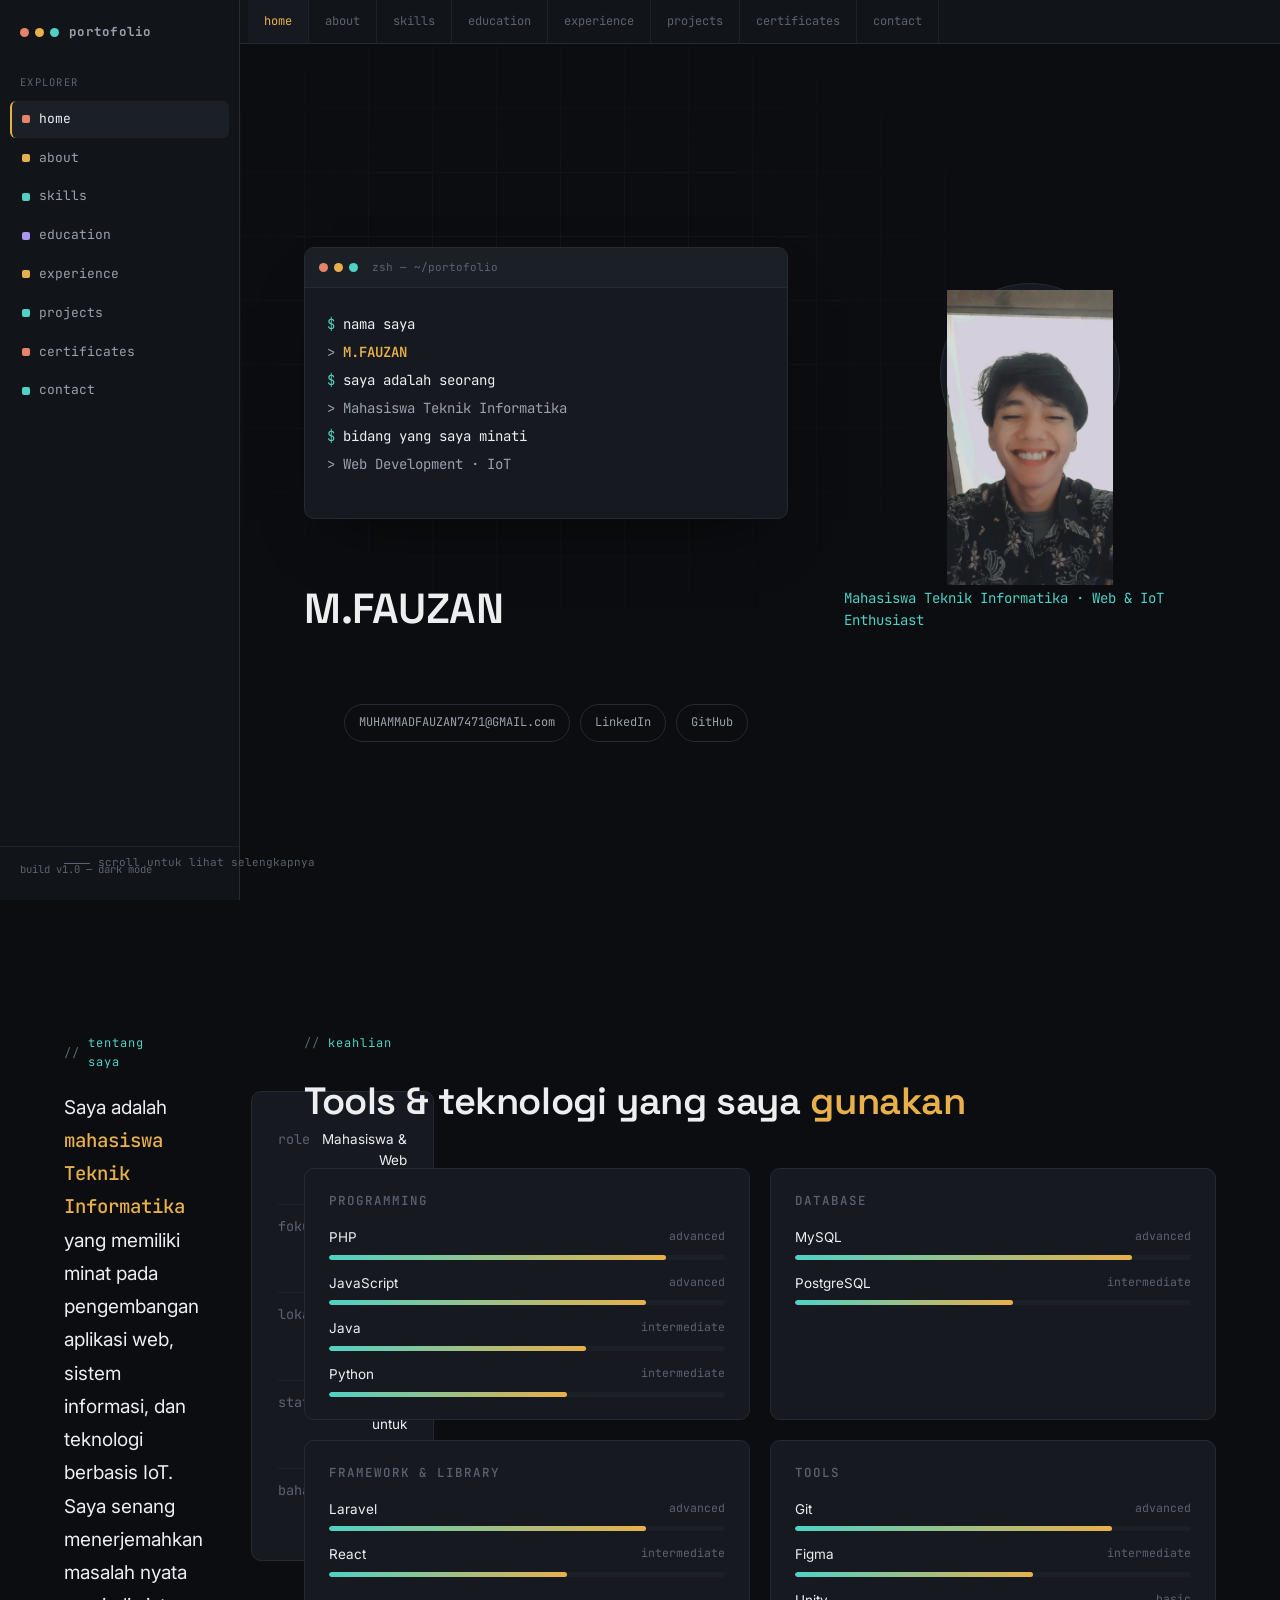
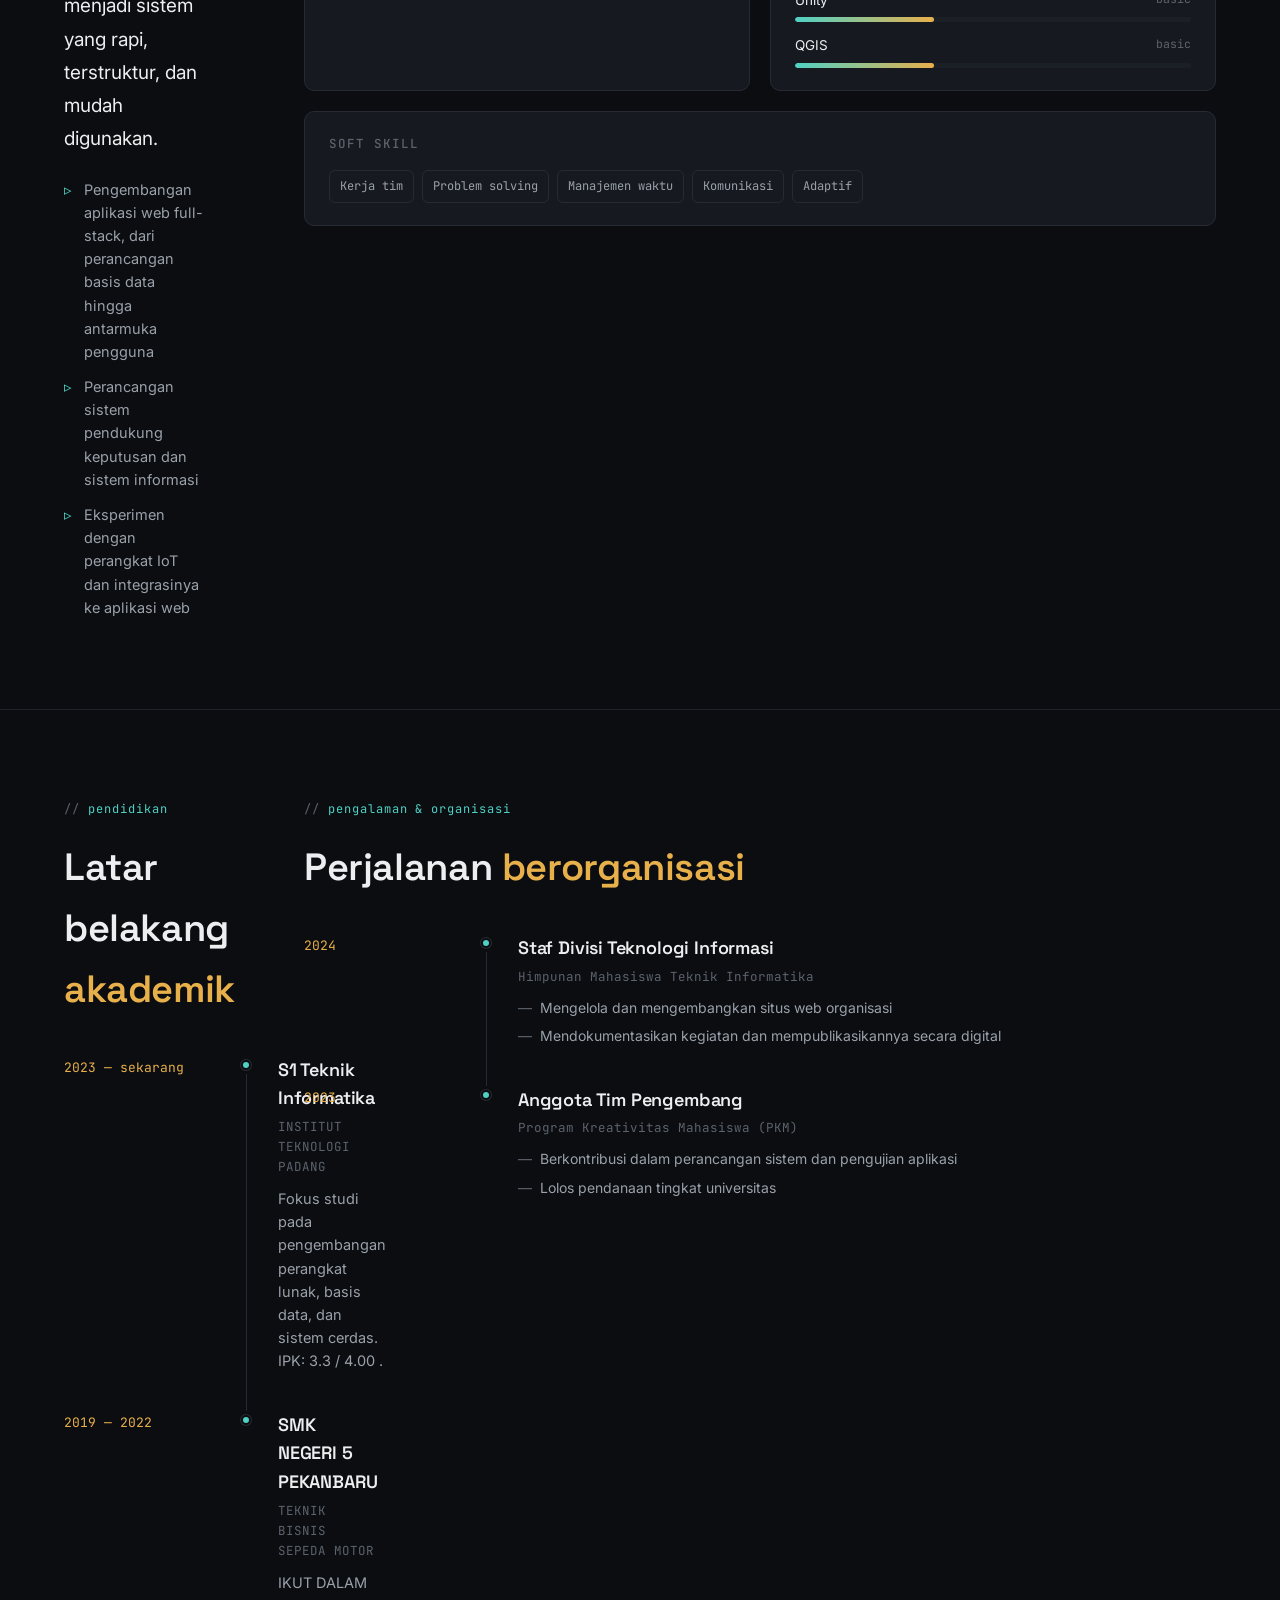
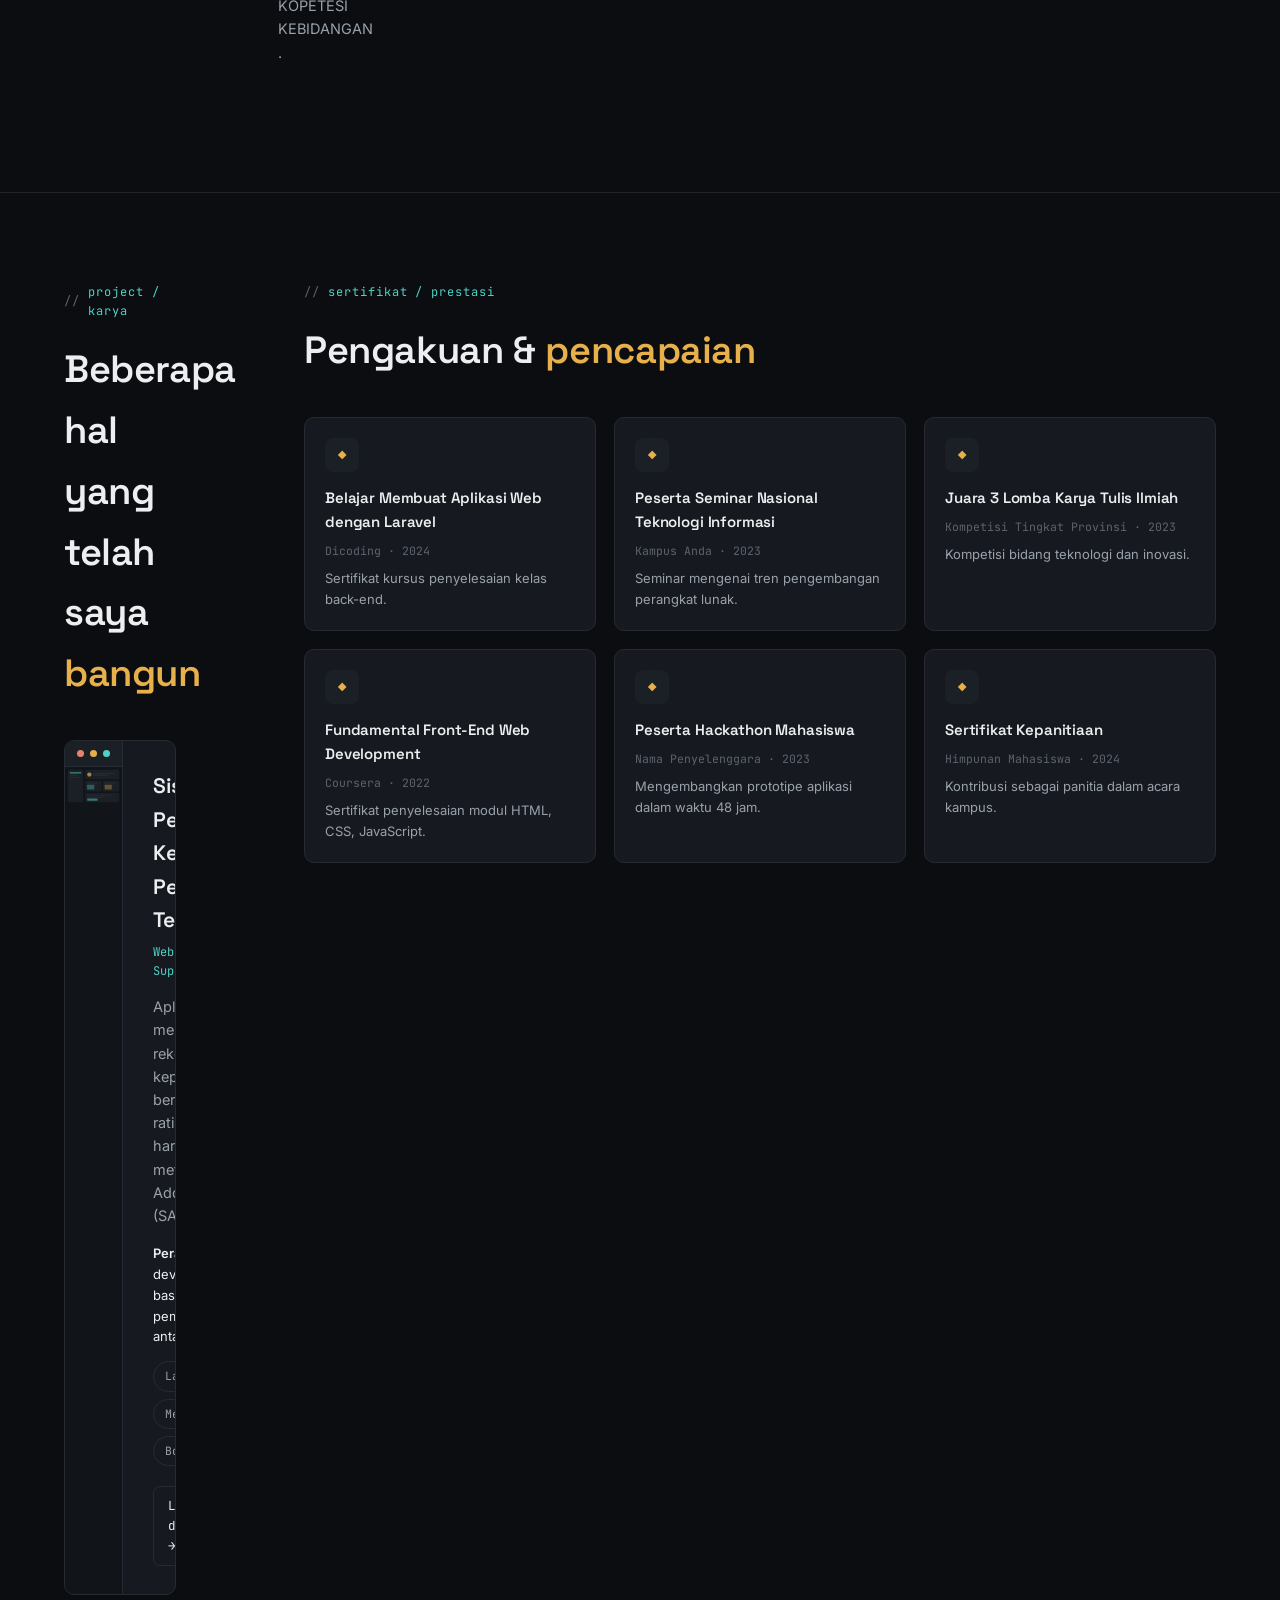
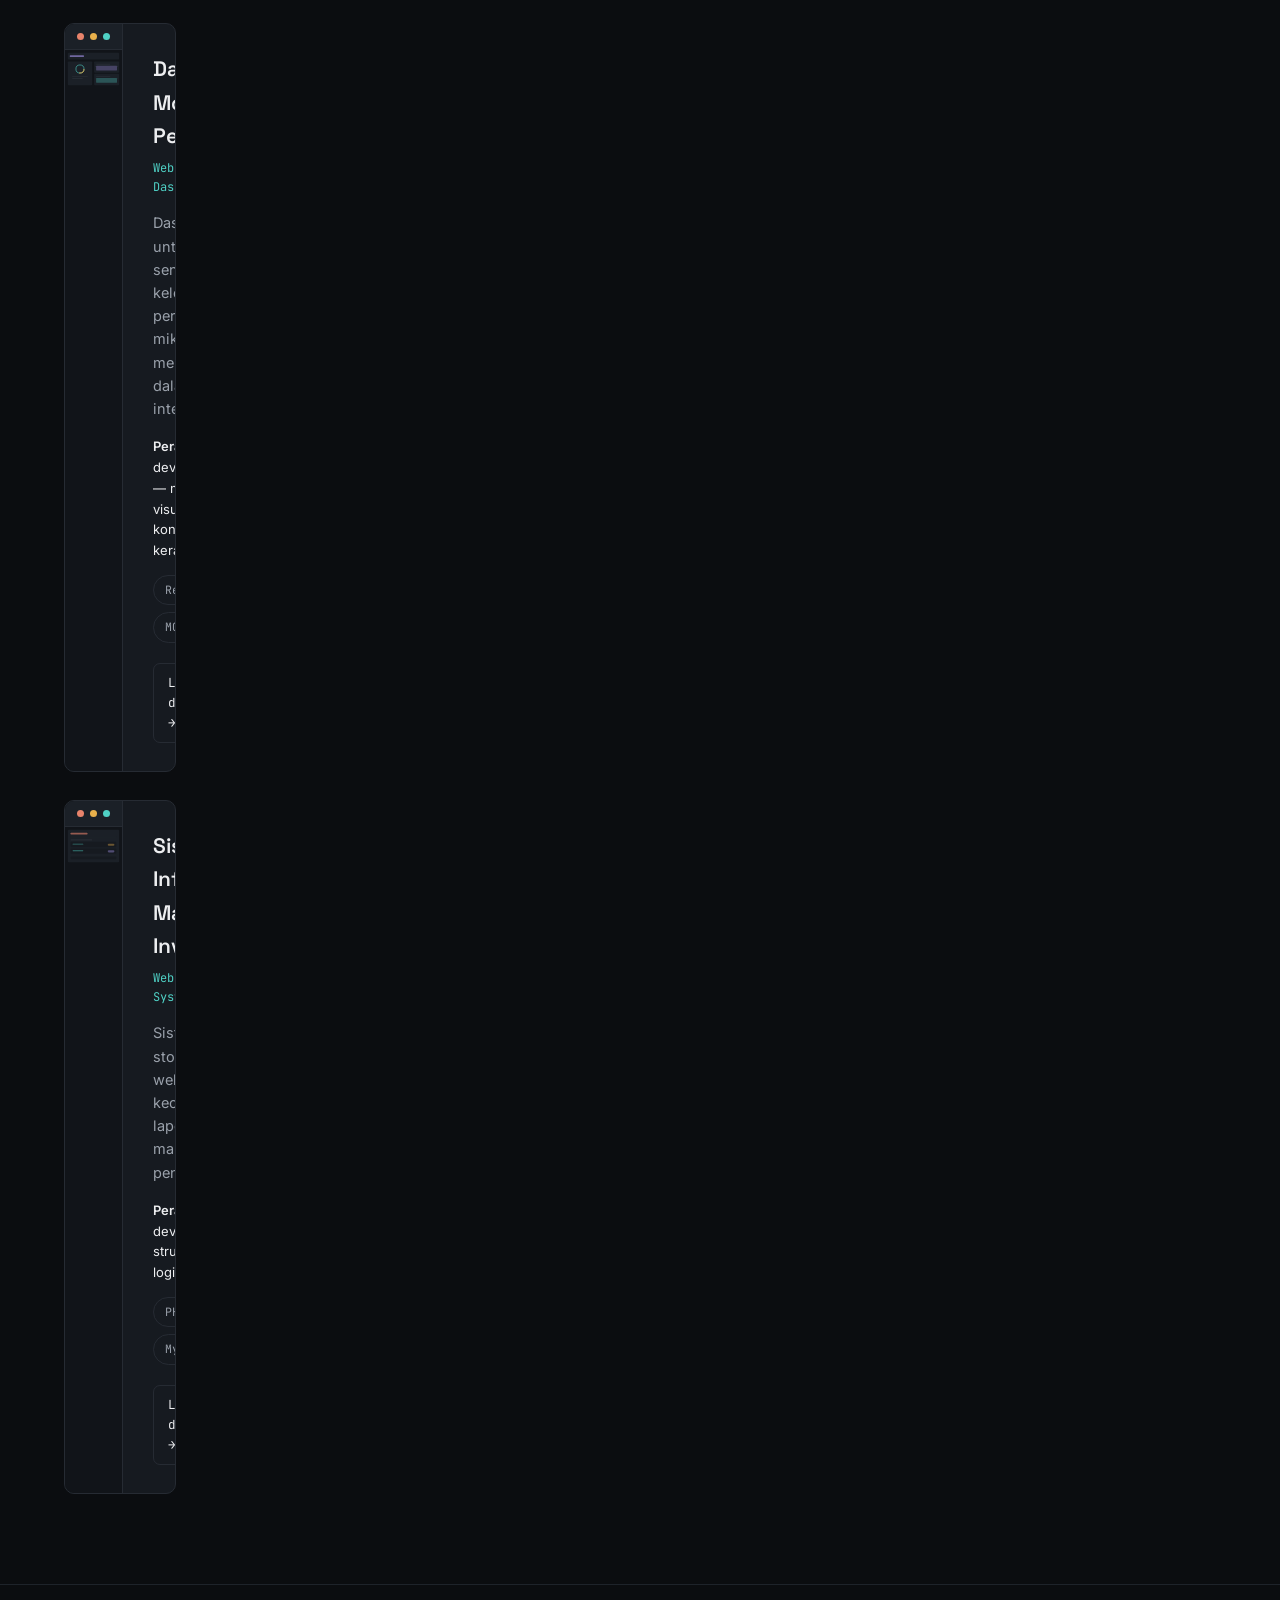
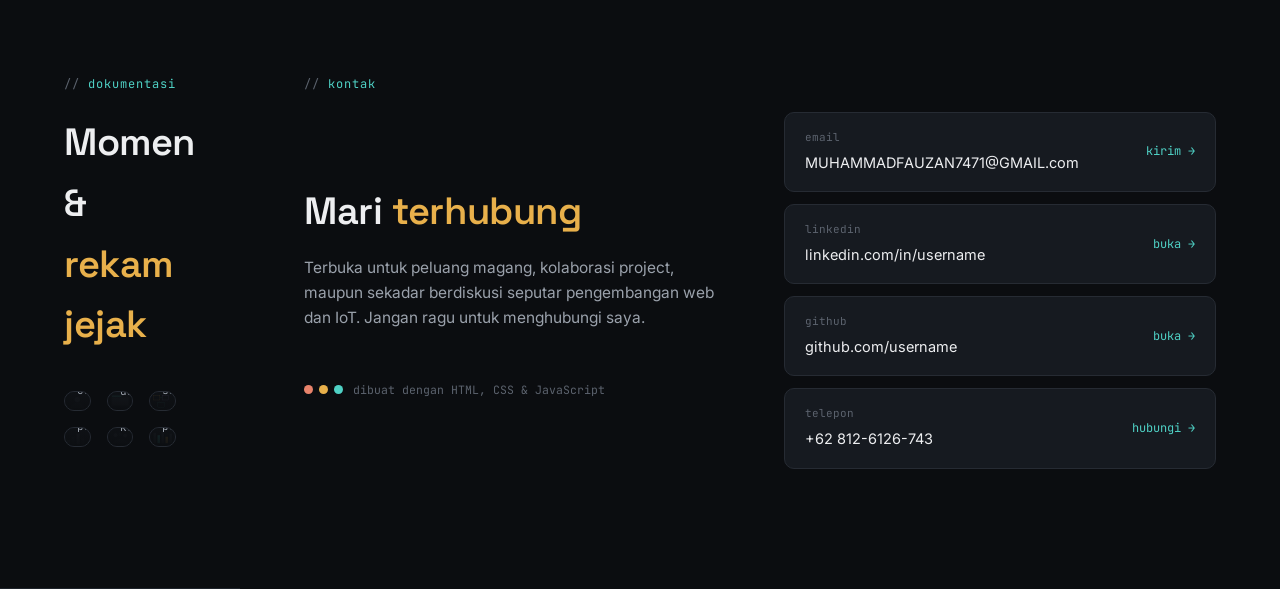
==== commit a319c0cc: "Update index.html" ====
--- a/index.html
+++ b/index.html
@@ -61,8 +61,8 @@
           </div>
           <div class="hero-side">
             <div class="avatar-frame">
-              <!-- OPSIONAL: ganti <svg> ini dengan <img src="foto-anda.jpg" alt="Nama Anda"> -->
-              <svg width="168" height="168" viewBox="0 0 168 168" <img src="M.FAUZAN.jpeg">
+    <img src="M.FAUZAN.jpeg" alt="M. Fauzan">
+</div>
                 <rect width="168" height="168" fill="#161a20"/>
                 <circle cx="84" cy="66" r="30" fill="#262b33"/>
                 <path d="M24 150c8-34 36-52 60-52s52 18 60 52" fill="#1b2027"/>
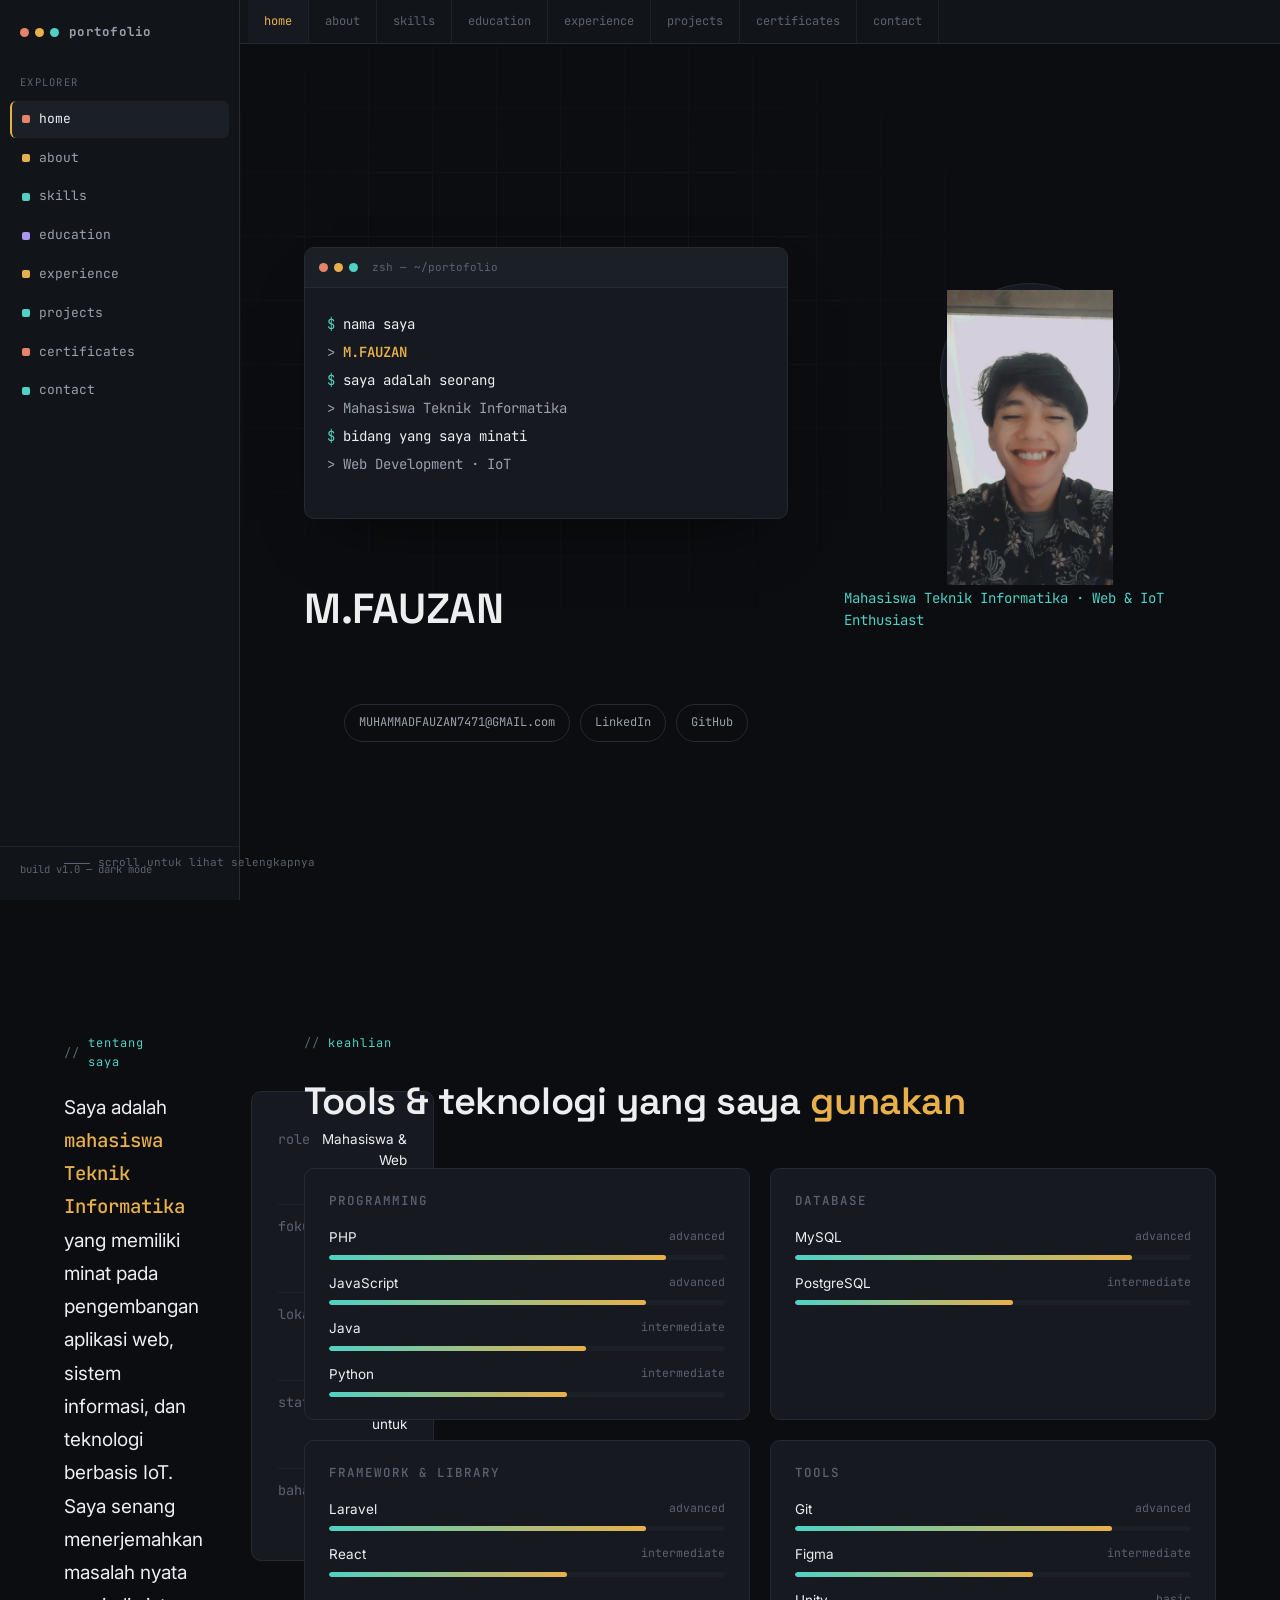
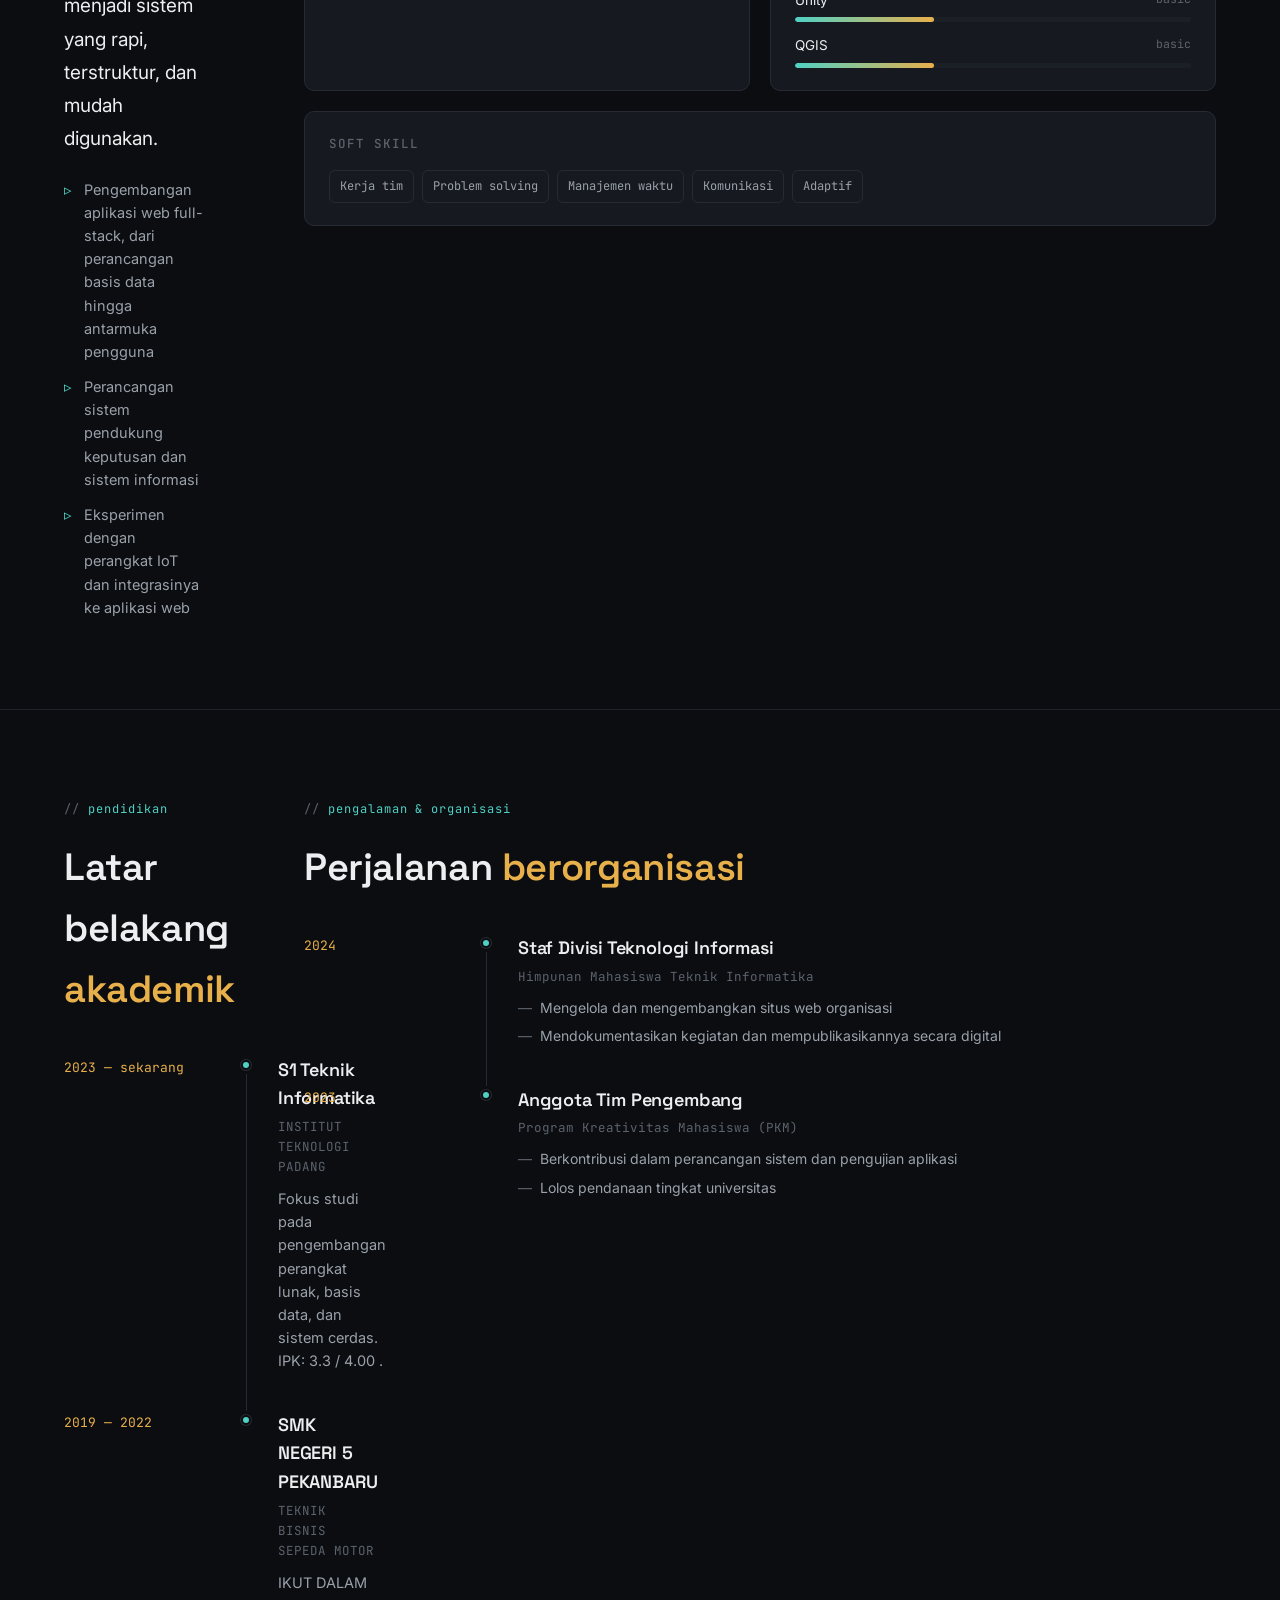
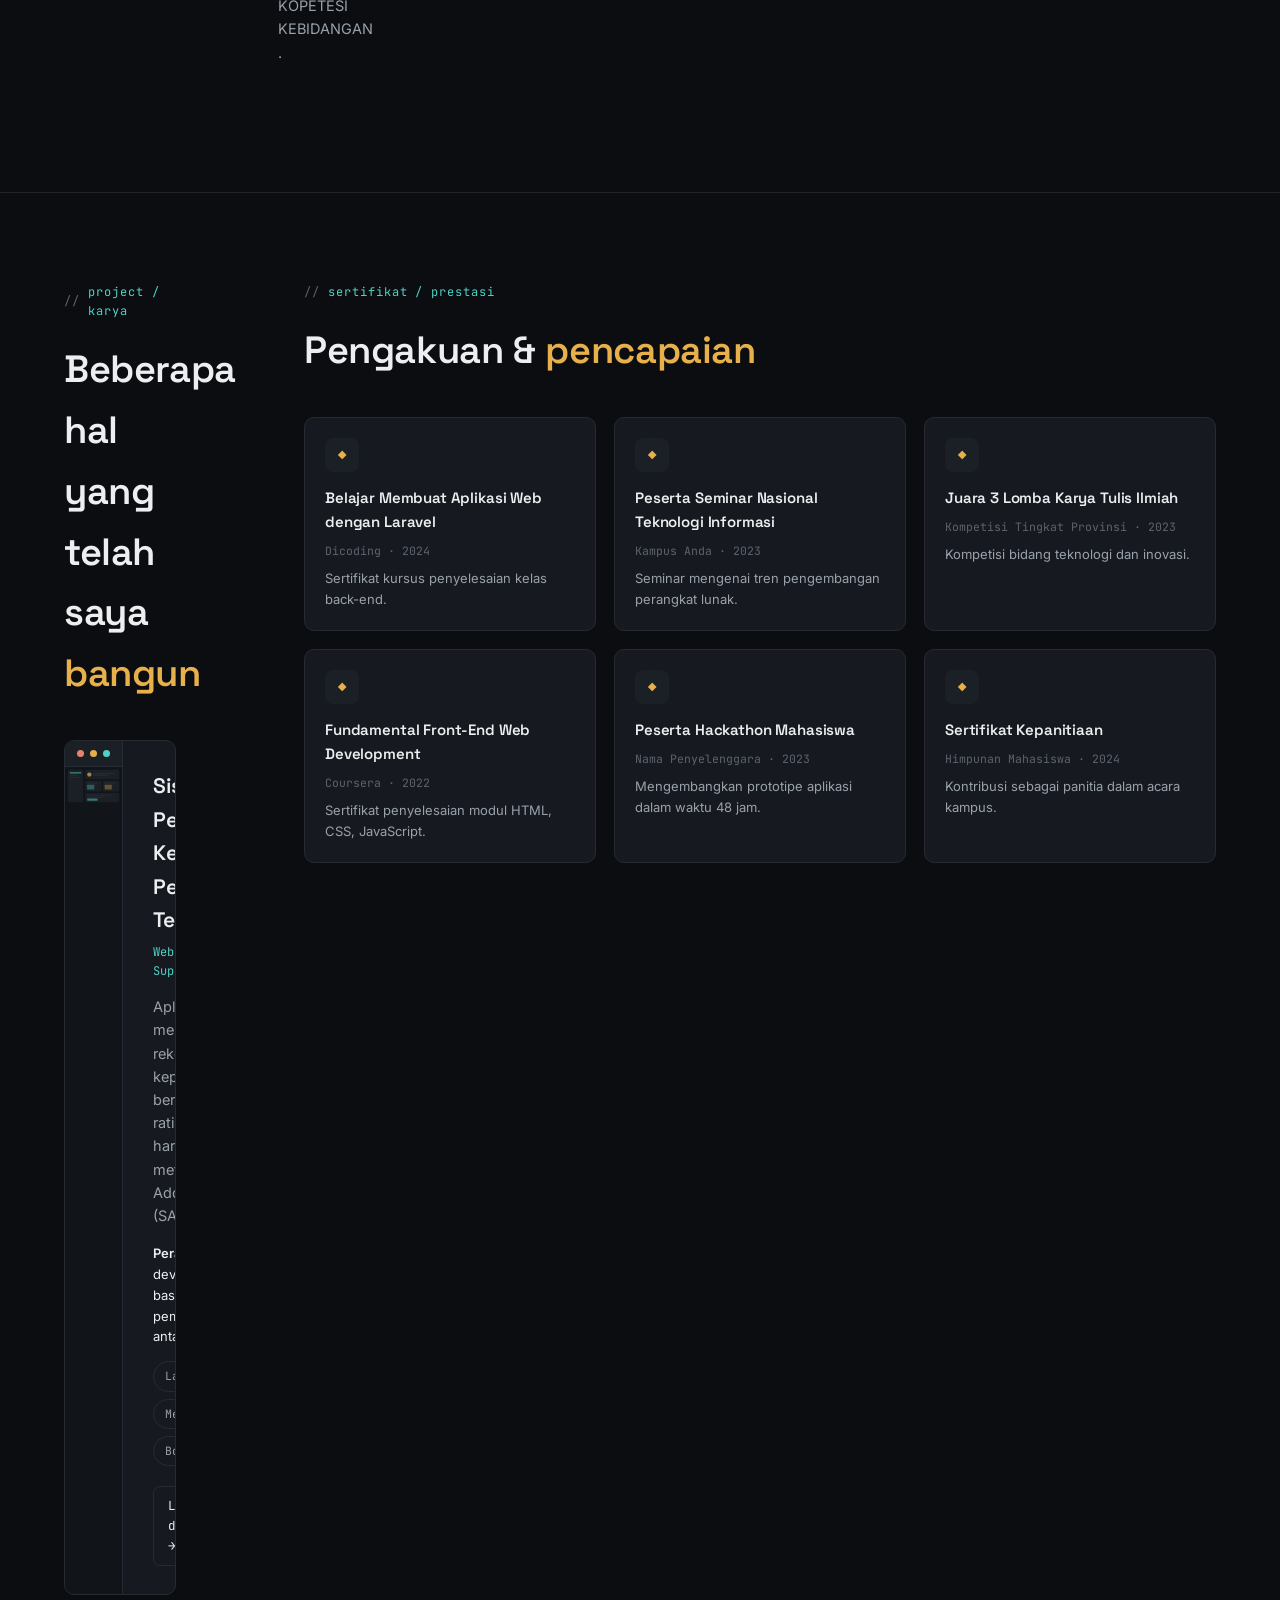
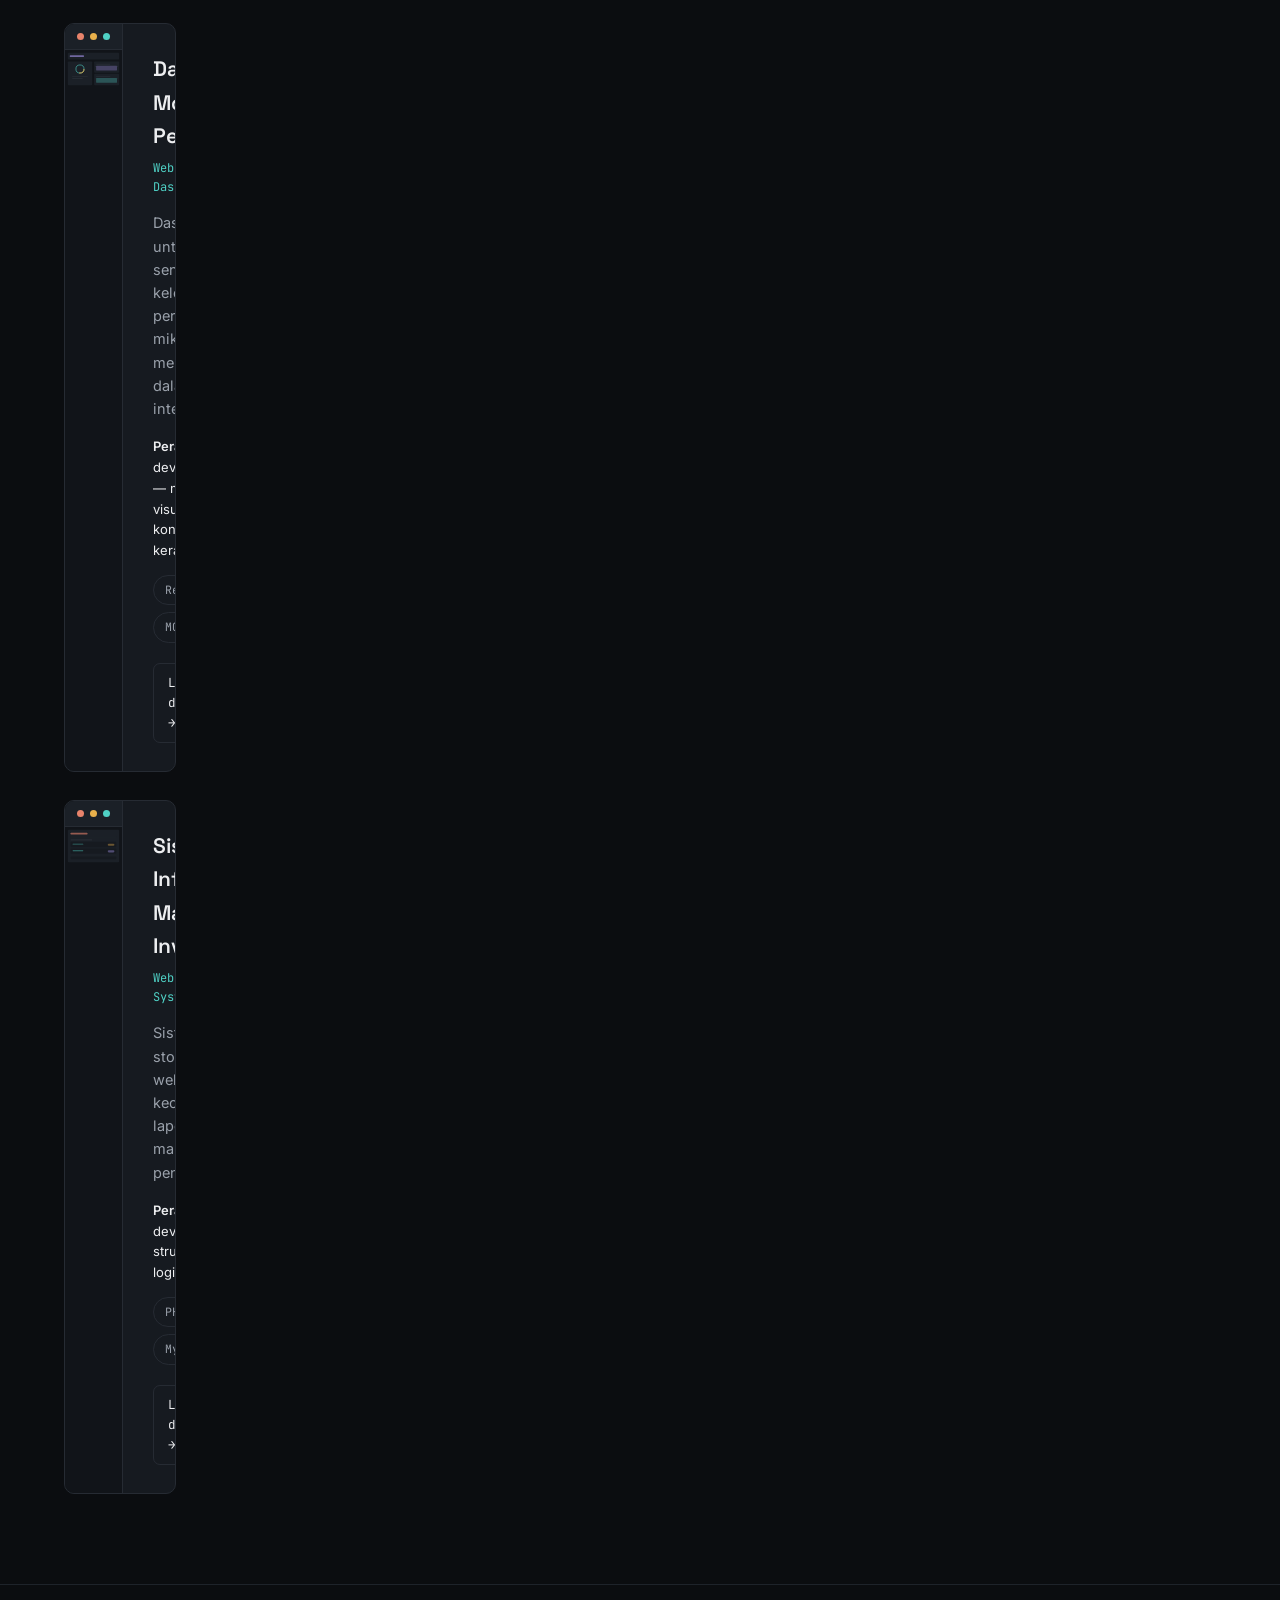
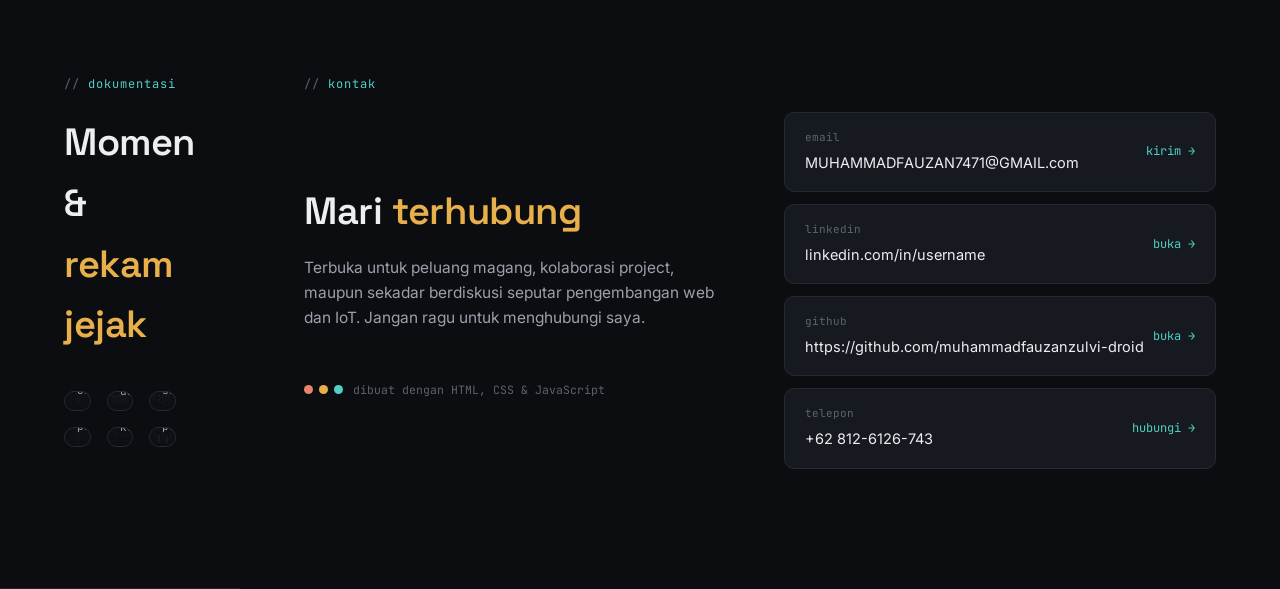
==== commit 5129a358: "Update index.html" ====
--- a/index.html
+++ b/index.html
@@ -404,7 +404,7 @@
               <span class="go">buka →</span>
             </a>
             <a class="contact-row" href="https://github.com/username" target="_blank" rel="noopener">
-              <div><span class="label">github</span><span class="value">github.com/username</span></div>
+              <div><span class="label">github</span><span class="value">https://github.com/muhammadfauzanzulvi-droid</span></div>
               <span class="go">buka →</span>
             </a>
             <a class="contact-row" href="tel:+628126126743">
